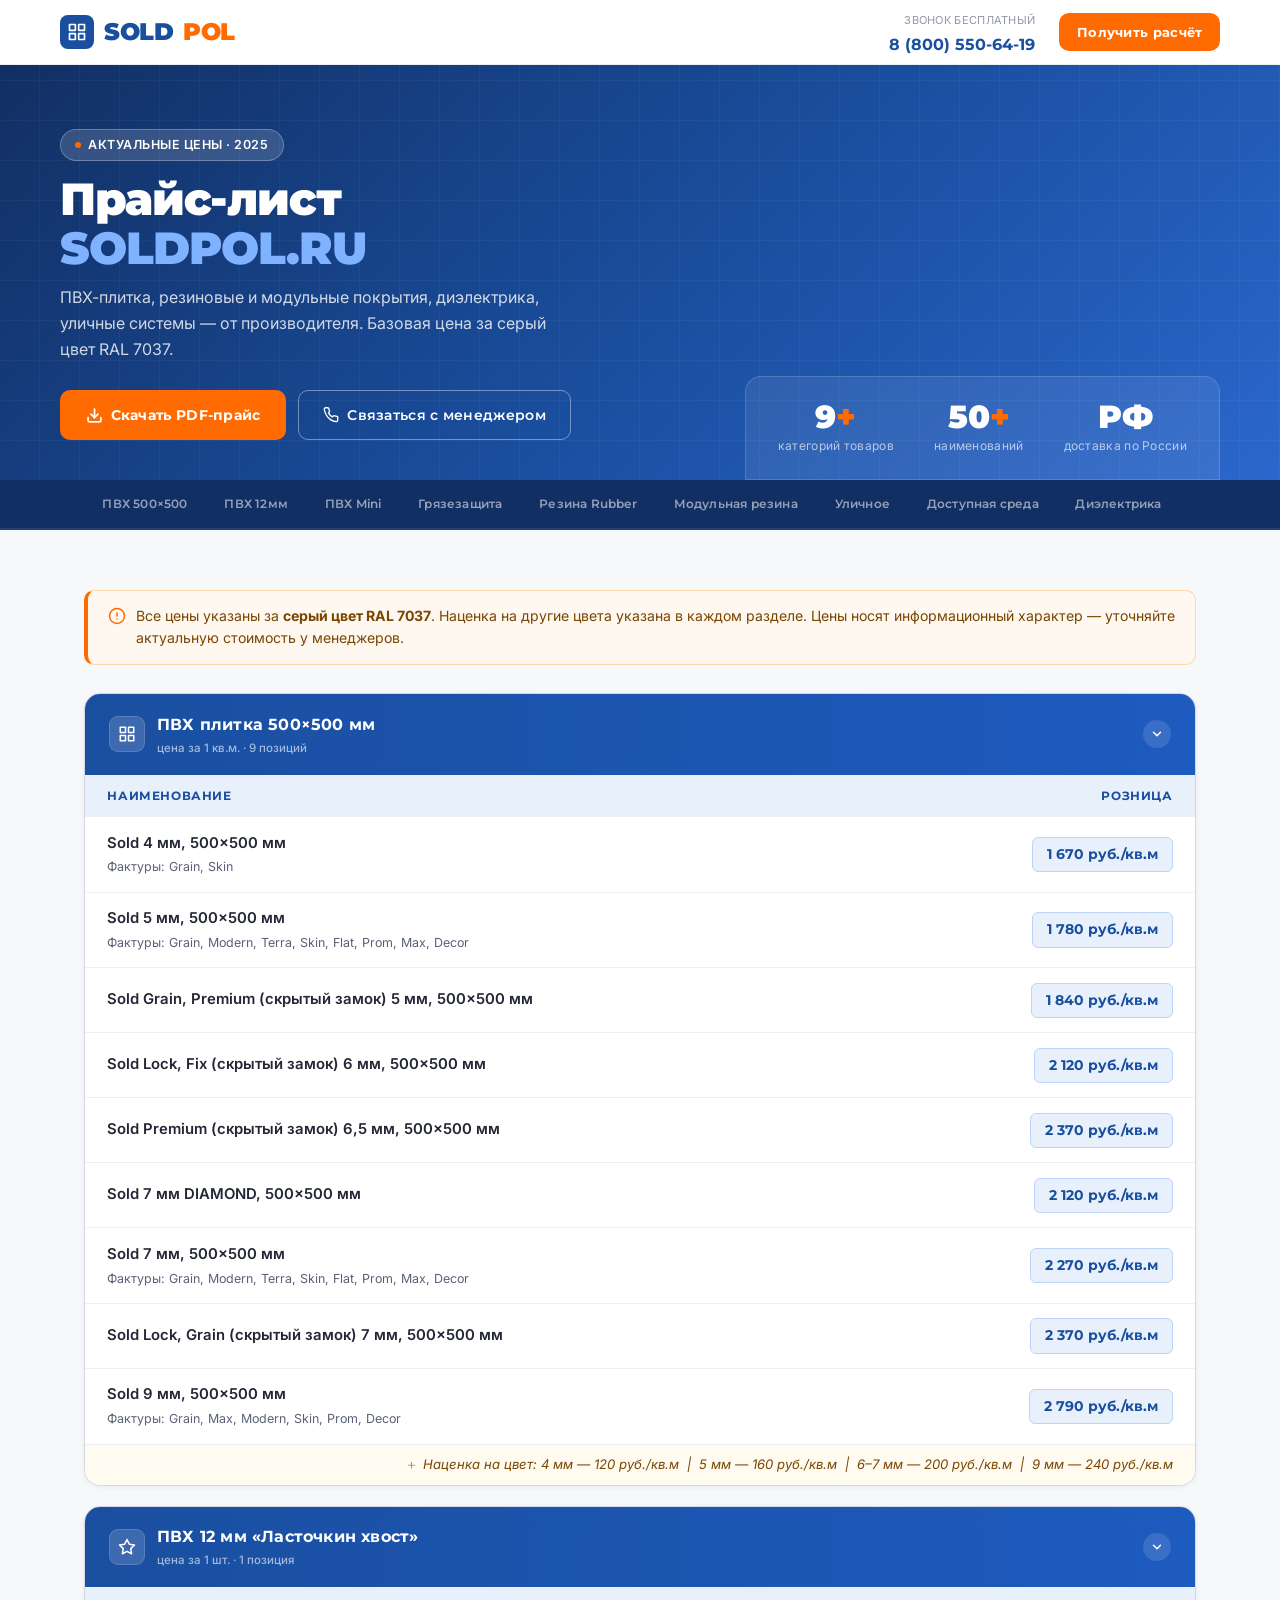
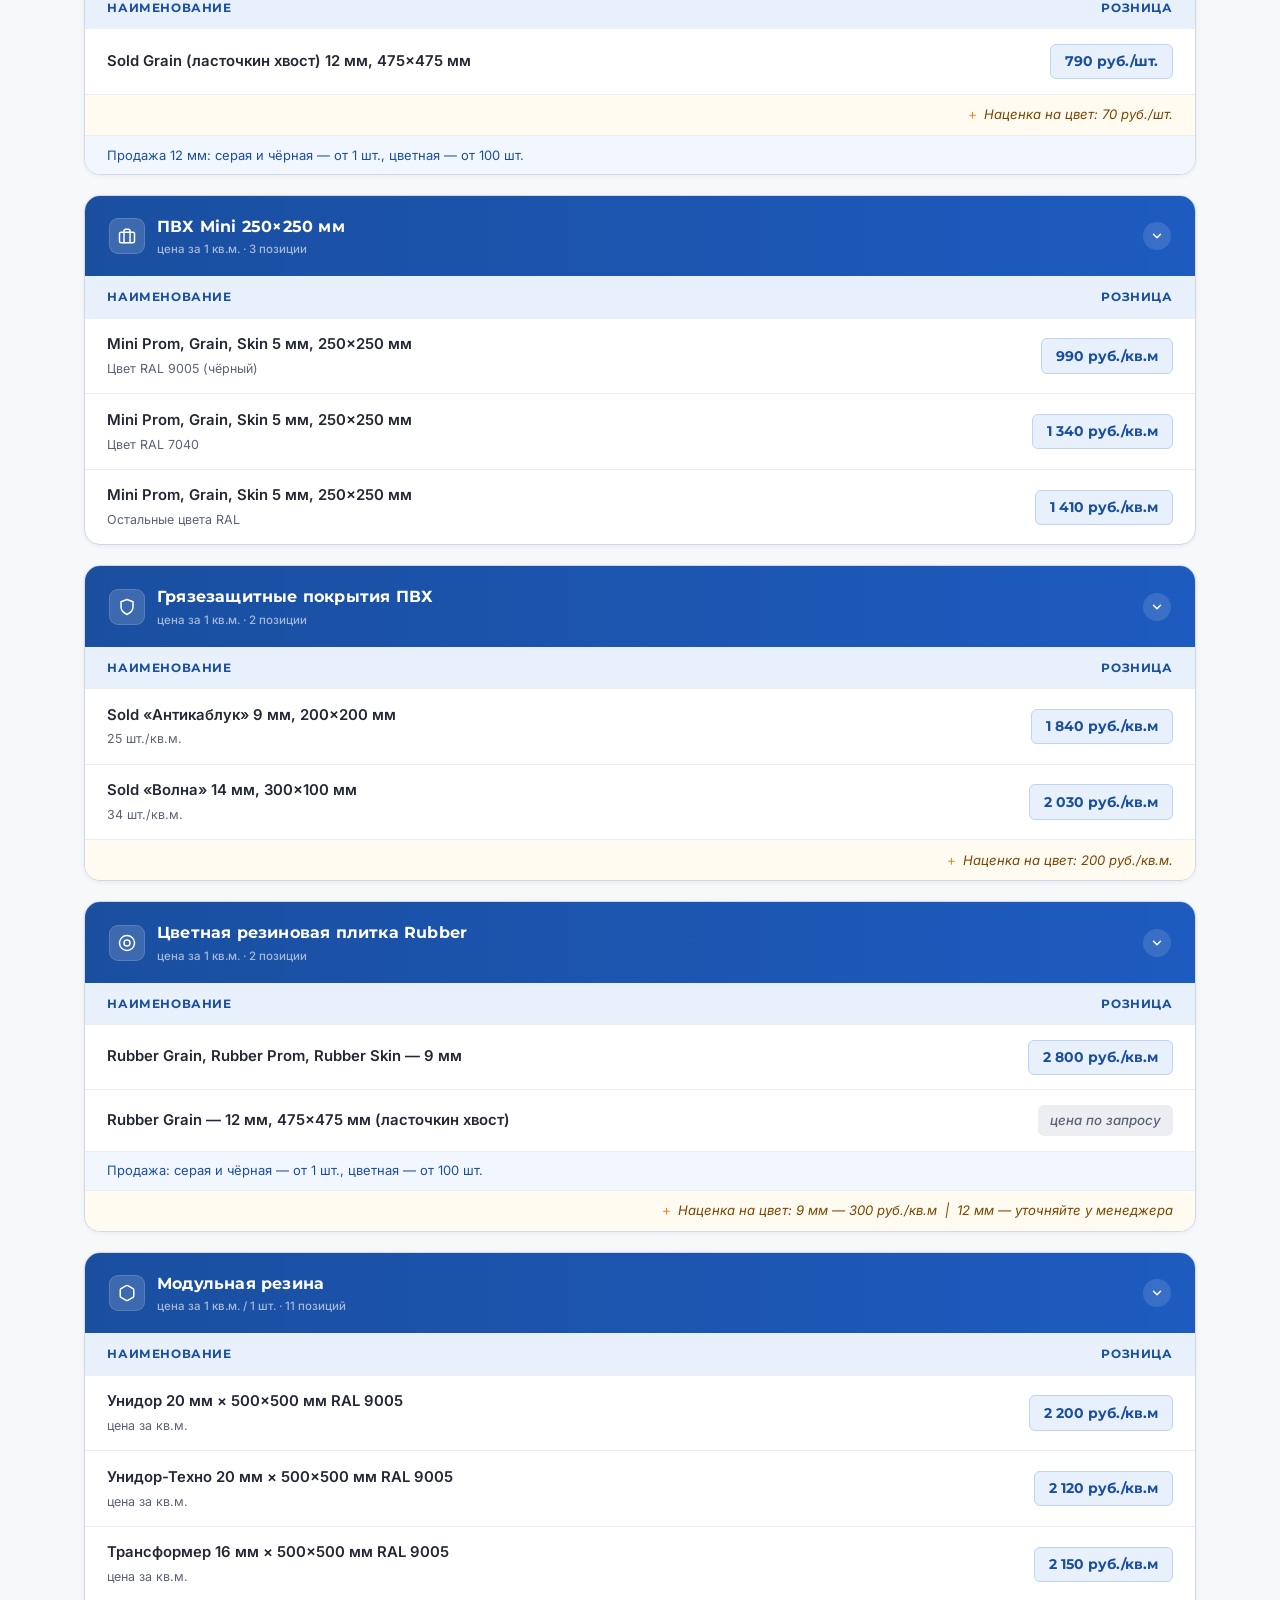
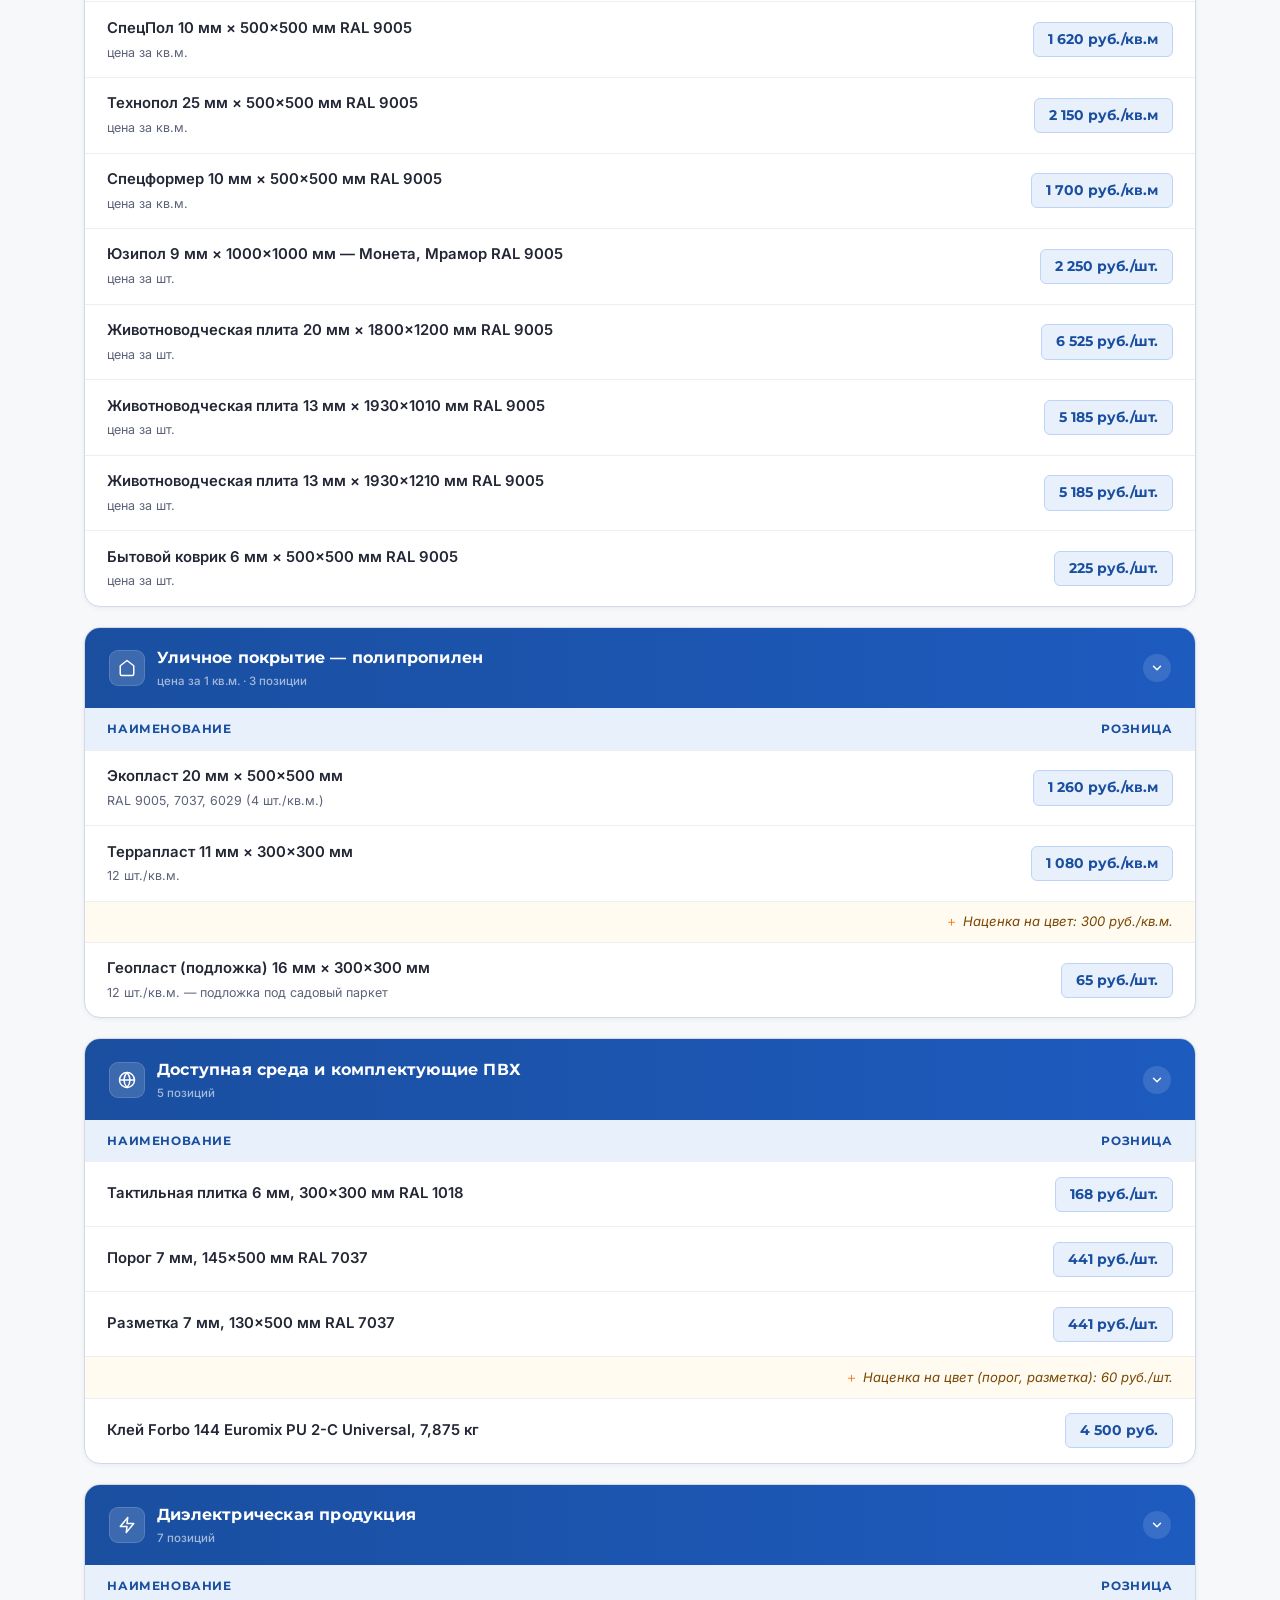
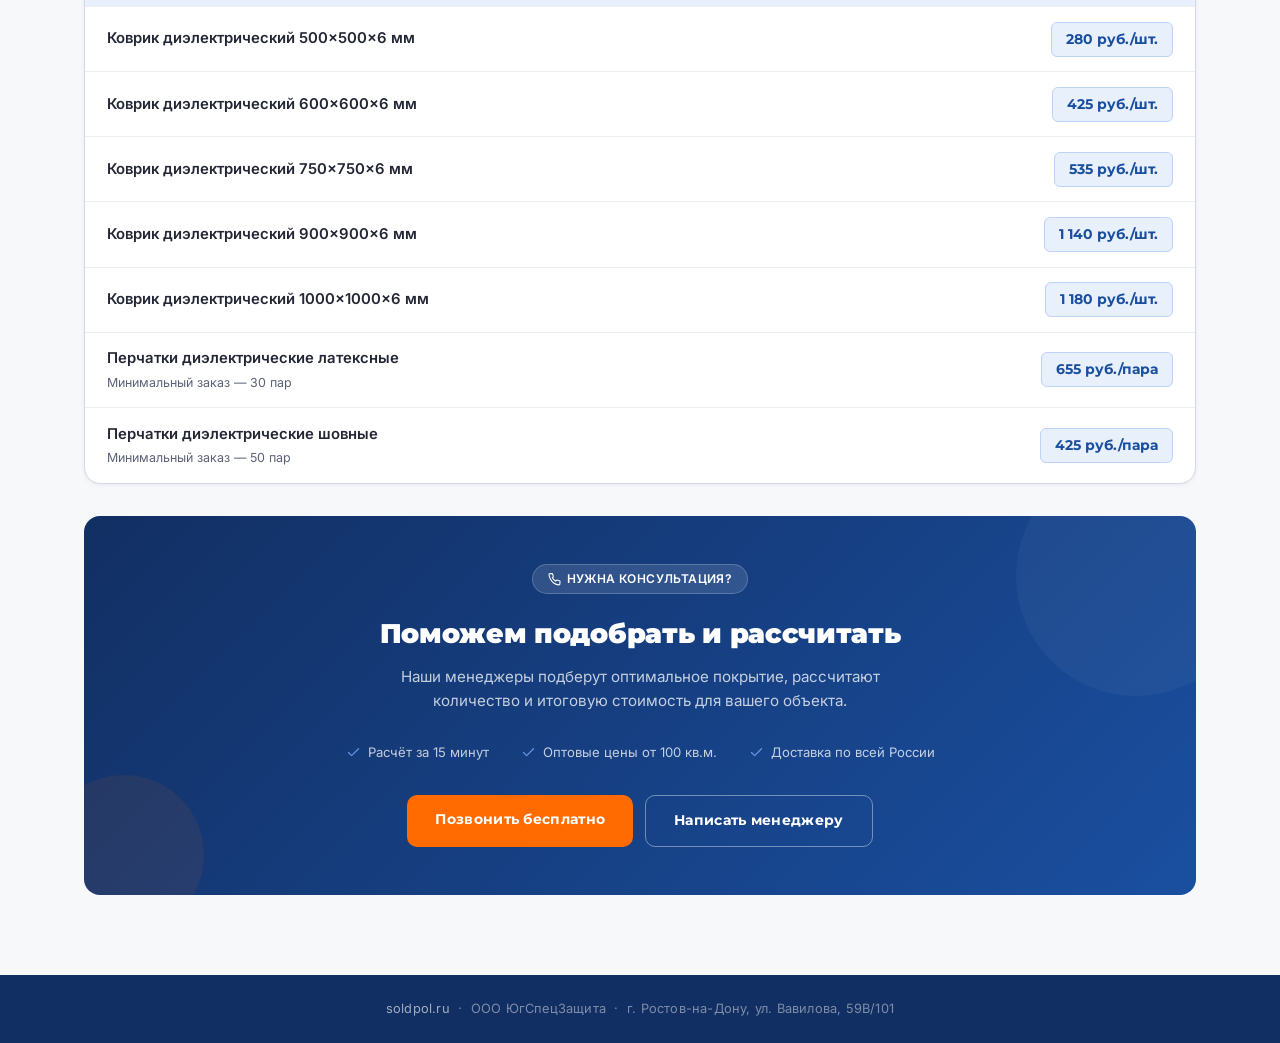
==== price_soldpol.html @ 764a4219 "first ver" ====
<!DOCTYPE html>
<html lang="ru">
<head>
<meta charset="UTF-8">
<meta name="viewport" content="width=device-width, initial-scale=1.0">
<title>Прайс-лист — SOLDPOL.RU</title>
<link href="https://fonts.googleapis.com/css2?family=Montserrat:wght@400;500;600;700;800;900&family=Inter:wght@400;500;600&display=swap" rel="stylesheet">
<style>
  *, *::before, *::after { box-sizing: border-box; margin: 0; padding: 0; }

  :root {
    --blue:        #1A4FA0;
    --blue-mid:    #1E5BBF;
    --blue-light:  #2B67CC;
    --blue-pale:   #E8F0FB;
    --blue-deep:   #122F63;
    --accent:      #FF6B00;
    --accent-soft: #FFF0E6;
    --gray-50:     #F7F8FA;
    --gray-100:    #ECEEF2;
    --gray-200:    #D4D8E2;
    --gray-400:    #9298AA;
    --gray-600:    #5B6278;
    --gray-800:    #232735;
    --white:       #ffffff;
    --radius:      10px;
    --radius-lg:   16px;
    --shadow-sm:   0 1px 4px rgba(26,79,160,.08);
    --shadow-md:   0 4px 16px rgba(26,79,160,.12);
  }

  html { scroll-behavior: smooth; }

  body {
    font-family: 'Inter', sans-serif;
    background: var(--gray-50);
    color: var(--gray-800);
    font-size: 15px;
    line-height: 1.6;
  }

  /* ── HEADER ── */
  header {
    background: var(--white);
    border-bottom: 1px solid var(--gray-100);
    padding: 0 2rem;
    position: sticky;
    top: 0;
    z-index: 200;
    box-shadow: var(--shadow-sm);
  }

  .header-inner {
    max-width: 1160px;
    margin: 0 auto;
    display: flex;
    align-items: center;
    justify-content: space-between;
    height: 64px;
    gap: 1.5rem;
  }

  .logo {
    font-family: 'Montserrat', sans-serif;
    font-weight: 900;
    font-size: 1.5rem;
    color: var(--blue);
    letter-spacing: -0.5px;
    text-decoration: none;
    display: flex;
    align-items: center;
    gap: 10px;
  }
  .logo-icon {
    width: 34px; height: 34px;
    background: var(--blue);
    border-radius: 8px;
    display: flex; align-items: center; justify-content: center;
  }
  .logo-icon svg { width: 20px; height: 20px; }
  .logo span { color: var(--accent); }

  .header-right { display: flex; align-items: center; gap: 1.5rem; }
  .header-contact { text-align: right; }
  .header-contact-label { font-size: 11px; color: var(--gray-400); letter-spacing: .3px; text-transform: uppercase; }
  .header-phone {
    font-family: 'Montserrat', sans-serif;
    font-weight: 700; font-size: 1rem;
    color: var(--blue); display: block;
    text-decoration: none; margin-top: 1px;
  }
  .header-cta {
    background: var(--accent); color: white;
    font-family: 'Montserrat', sans-serif; font-weight: 700; font-size: .82rem;
    padding: .55rem 1.1rem; border-radius: var(--radius);
    text-decoration: none; white-space: nowrap; letter-spacing: .3px;
    transition: opacity .15s;
  }
  .header-cta:hover { opacity: .88; }

  /* ── HERO ── */
  .page-hero {
    background: linear-gradient(135deg, var(--blue-deep) 0%, var(--blue) 55%, var(--blue-light) 100%);
    color: white;
    padding: 4rem 2rem 0;
    position: relative;
    overflow: hidden;
  }
  .hero-pattern {
    position: absolute; inset: 0; pointer-events: none; opacity: .06;
    background-image:
      repeating-linear-gradient(0deg, transparent, transparent 39px, rgba(255,255,255,.6) 39px, rgba(255,255,255,.6) 40px),
      repeating-linear-gradient(90deg, transparent, transparent 39px, rgba(255,255,255,.6) 39px, rgba(255,255,255,.6) 40px);
  }
  .hero-inner {
    max-width: 1160px; margin: 0 auto; position: relative;
    display: grid; grid-template-columns: 1fr auto; gap: 3rem; align-items: end;
  }
  .hero-eyebrow {
    display: inline-flex; align-items: center; gap: 7px;
    background: rgba(255,255,255,.15); border: 1px solid rgba(255,255,255,.25);
    border-radius: 100px; padding: .3rem .9rem;
    font-size: .78rem; font-weight: 600; letter-spacing: .5px;
    text-transform: uppercase; margin-bottom: .9rem;
  }
  .hero-eyebrow::before {
    content: ''; width: 6px; height: 6px; border-radius: 50%;
    background: var(--accent); flex-shrink: 0;
  }
  .page-hero h1 {
    font-family: 'Montserrat', sans-serif; font-weight: 900;
    font-size: 2.8rem; line-height: 1.1; letter-spacing: -1px;
    margin-bottom: .75rem;
  }
  .page-hero h1 em { color: #7FB3FF; font-style: normal; }
  .hero-sub {
    opacity: .8; font-size: 1rem; max-width: 520px; margin-bottom: 1.75rem; line-height: 1.6;
  }
  .hero-actions { display: flex; gap: .75rem; flex-wrap: wrap; margin-bottom: 2.5rem; }

  .btn-download {
    display: inline-flex; align-items: center; gap: 8px;
    background: var(--accent); color: white;
    font-family: 'Montserrat', sans-serif; font-weight: 700; font-size: .88rem;
    padding: .8rem 1.6rem; border-radius: var(--radius);
    text-decoration: none; transition: opacity .2s, transform .15s; letter-spacing: .3px;
  }
  .btn-download:hover { opacity: .92; transform: translateY(-1px); }
  .btn-download svg { width: 17px; height: 17px; }

  .btn-ghost {
    display: inline-flex; align-items: center; gap: 8px;
    border: 1.5px solid rgba(255,255,255,.4); color: white;
    font-family: 'Montserrat', sans-serif; font-weight: 600; font-size: .88rem;
    padding: .8rem 1.5rem; border-radius: var(--radius);
    text-decoration: none; transition: background .2s; letter-spacing: .3px;
  }
  .btn-ghost:hover { background: rgba(255,255,255,.12); }

  /* hero stats */
  .hero-stats {
    display: flex; gap: 2.5rem;
    background: rgba(255,255,255,.08);
    border: 1px solid rgba(255,255,255,.15);
    border-radius: var(--radius-lg) var(--radius-lg) 0 0;
    padding: 1.5rem 2rem; align-self: end;
  }
  .stat-item { text-align: center; }
  .stat-num {
    font-family: 'Montserrat', sans-serif; font-weight: 900;
    font-size: 2rem; line-height: 1; color: white;
  }
  .stat-num span { color: var(--accent); }
  .stat-label { font-size: .75rem; opacity: .65; margin-top: 3px; letter-spacing: .3px; }

  /* ── NAV TABS ── */
  .nav-tabs-wrapper {
    background: var(--blue-deep);
    border-bottom: 2px solid rgba(255,255,255,.08);
    position: sticky; top: 64px; z-index: 150;
  }
  .nav-tabs {
    max-width: 1160px; margin: 0 auto;
    padding: 0 1.5rem;
    display: flex; gap: 0; overflow-x: auto;
    scrollbar-width: none;
  }
  .nav-tabs::-webkit-scrollbar { display: none; }
  .nav-tab {
    flex-shrink: 0;
    padding: .85rem 1.15rem;
    color: rgba(255,255,255,.55);
    font-family: 'Montserrat', sans-serif; font-weight: 600;
    font-size: .78rem; text-decoration: none;
    border-bottom: 2px solid transparent; margin-bottom: -2px;
    transition: color .15s, border-color .15s; white-space: nowrap;
    letter-spacing: .2px;
  }
  .nav-tab:hover { color: rgba(255,255,255,.85); }
  .nav-tab.active { color: white; border-color: var(--accent); }

  /* ── MAIN ── */
  .container { max-width: 1160px; margin: 0 auto; padding: 0 1.5rem; }
  main { padding: 2rem 0 5rem; }

  /* note bar */
  .note-bar {
    background: #FFF8F0; border: 1px solid #FFD8A8;
    border-left: 4px solid var(--accent);
    border-radius: var(--radius); padding: .9rem 1.25rem;
    font-size: .88rem; color: #7A4500;
    margin: 1.75rem 0 0; display: flex; gap: 10px; align-items: flex-start;
  }
  .note-bar svg { flex-shrink: 0; margin-top: 2px; color: var(--accent); }

  /* sections */
  .section {
    background: var(--white);
    border: 1px solid var(--gray-200);
    border-radius: var(--radius-lg);
    margin-bottom: 1.25rem;
    overflow: hidden;
    box-shadow: var(--shadow-sm);
    transition: box-shadow .2s;
  }
  .section:hover { box-shadow: var(--shadow-md); }

  .section-header {
    background: linear-gradient(90deg, var(--blue) 0%, var(--blue-mid) 100%);
    color: white; padding: 1.1rem 1.5rem;
    display: flex; align-items: center; gap: 12px;
    cursor: pointer; user-select: none;
  }
  .section-header-icon {
    width: 36px; height: 36px;
    background: rgba(255,255,255,.15); border-radius: 9px;
    display: flex; align-items: center; justify-content: center; flex-shrink: 0;
    border: 1px solid rgba(255,255,255,.15);
  }
  .section-header-icon svg { width: 18px; height: 18px; }
  .section-header-title { flex: 1; }
  .section-header h2 {
    font-family: 'Montserrat', sans-serif; font-weight: 700;
    font-size: 1rem; letter-spacing: .2px;
  }
  .section-count {
    font-size: .72rem; opacity: .6; margin-top: 1px; font-weight: 500;
  }
  .section-toggle {
    width: 28px; height: 28px;
    background: rgba(255,255,255,.12); border-radius: 50%;
    display: flex; align-items: center; justify-content: center;
    transition: transform .25s, background .15s; flex-shrink: 0;
  }
  .section-toggle svg { width: 14px; height: 14px; }
  .section.collapsed .section-toggle { transform: rotate(-90deg); }

  .section-body { overflow: hidden; transition: max-height .35s cubic-bezier(.4,0,.2,1); }
  .section.collapsed .section-body { max-height: 0 !important; }

  table { width: 100%; border-collapse: collapse; }

  thead tr {
    background: var(--blue-pale);
    font-size: .75rem; font-family: 'Montserrat', sans-serif;
    font-weight: 700; text-transform: uppercase;
    letter-spacing: .6px; color: var(--blue);
  }
  thead th { padding: .7rem 1.4rem; text-align: left; white-space: nowrap; }
  thead th:last-child { text-align: right; }

  tbody tr { border-top: 1px solid var(--gray-100); transition: background .12s; }
  tbody tr:hover { background: #F4F7FD; }

  tbody td { padding: .9rem 1.4rem; vertical-align: middle; }

  .product-name { font-weight: 600; color: var(--gray-800); font-size: .93rem; }
  .product-sub { font-size: .78rem; color: var(--gray-600); margin-top: 2px; }

  .price-cell { text-align: right; white-space: nowrap; }

  .price-badge {
    display: inline-flex; align-items: center;
    background: var(--blue-pale); color: var(--blue);
    font-family: 'Montserrat', sans-serif; font-weight: 700; font-size: .9rem;
    padding: .32rem .85rem; border-radius: 6px; border: 1px solid #BDD3F7;
  }

  .price-request {
    display: inline-block; background: var(--gray-100); color: var(--gray-600);
    font-size: .83rem; font-weight: 500; padding: .32rem .75rem;
    border-radius: 6px; font-style: italic;
  }

  .surcharge-row td {
    background: #FFFBF0; color: #7A4500;
    font-size: .82rem; padding: .6rem 1.4rem;
    border-top: 1px dashed #FFD8A8; font-style: italic;
    display: table-cell;
  }
  .surcharge-row td::before {
    content: '＋'; margin-right: .35em; color: var(--accent); font-style: normal;
  }
  .surcharge-row td:last-child { text-align: right; }

  .note-row td {
    background: #F2F7FF; color: var(--blue);
    font-size: .81rem; padding: .55rem 1.4rem;
    border-top: 1px dashed var(--blue-pale);
  }

  .col-name { width: 65%; }
  .col-price { width: 35%; }

  /* ── CONTACT CTA ── */
  .contact-section {
    background: linear-gradient(135deg, var(--blue-deep) 0%, var(--blue) 100%);
    border-radius: var(--radius-lg); padding: 3rem 2.5rem;
    text-align: center; margin-top: 2rem; color: white; position: relative; overflow: hidden;
  }
  .contact-section::before {
    content: '';
    position: absolute; top: -60px; right: -60px;
    width: 240px; height: 240px; border-radius: 50%;
    background: rgba(255,255,255,.04); pointer-events: none;
  }
  .contact-section::after {
    content: '';
    position: absolute; bottom: -40px; left: -40px;
    width: 160px; height: 160px; border-radius: 50%;
    background: rgba(255,107,0,.08); pointer-events: none;
  }
  .contact-badge {
    display: inline-flex; align-items: center; gap: 6px;
    background: rgba(255,255,255,.12); border: 1px solid rgba(255,255,255,.2);
    border-radius: 100px; padding: .3rem .9rem; font-size: .75rem;
    font-weight: 600; letter-spacing: .4px; text-transform: uppercase;
    margin-bottom: 1.1rem;
  }
  .contact-section h3 {
    font-family: 'Montserrat', sans-serif; font-weight: 900;
    font-size: 1.7rem; margin-bottom: .6rem; letter-spacing: -.3px; position: relative;
  }
  .contact-section p {
    opacity: .75; font-size: .95rem; margin-bottom: 1.75rem;
    max-width: 480px; margin-left: auto; margin-right: auto; position: relative;
  }
  .contact-features {
    display: flex; justify-content: center; gap: 2rem;
    margin-bottom: 2rem; flex-wrap: wrap; position: relative;
  }
  .contact-feature {
    display: flex; align-items: center; gap: 7px;
    font-size: .82rem; opacity: .75;
  }
  .contact-feature svg { width: 15px; height: 15px; color: #7FB3FF; flex-shrink: 0; }
  .contact-btns { display: flex; gap: .75rem; justify-content: center; flex-wrap: wrap; position: relative; }

  .btn-primary {
    background: var(--accent); color: white;
    font-family: 'Montserrat', sans-serif; font-weight: 700; font-size: .9rem;
    padding: .85rem 1.75rem; border-radius: var(--radius); text-decoration: none;
    transition: opacity .2s, transform .15s; letter-spacing: .3px;
  }
  .btn-primary:hover { opacity: .9; transform: translateY(-1px); }

  .btn-outline-white {
    background: transparent; color: white;
    border: 1.5px solid rgba(255,255,255,.4);
    font-family: 'Montserrat', sans-serif; font-weight: 700; font-size: .9rem;
    padding: .85rem 1.75rem; border-radius: var(--radius); text-decoration: none;
    transition: background .2s; letter-spacing: .3px;
  }
  .btn-outline-white:hover { background: rgba(255,255,255,.1); }

  /* ── FOOTER ── */
  footer {
    background: var(--blue-deep); color: rgba(255,255,255,.45);
    text-align: center; padding: 1.5rem;
    font-size: .8rem; letter-spacing: .2px;
  }
  footer a { color: rgba(255,255,255,.6); text-decoration: none; }
  footer a:hover { color: white; }

  /* ── RESPONSIVE ── */
  @media (max-width: 860px) {
    .hero-inner { grid-template-columns: 1fr; }
    .hero-stats { border-radius: var(--radius-lg); margin-bottom: 1.5rem; justify-content: space-around; }
    .page-hero h1 { font-size: 2rem; }
  }
  @media (max-width: 640px) {
    .page-hero { padding: 2.5rem 1.25rem 0; }
    .page-hero h1 { font-size: 1.65rem; }
    thead th, tbody td { padding: .7rem .9rem; font-size: .83rem; }
    .price-badge { font-size: .83rem; }
    .header-cta { display: none; }
    .logo-icon { display: none; }
    .hero-stats { gap: 1.25rem; padding: 1.1rem 1.25rem; }
    .stat-num { font-size: 1.5rem; }
    .contact-section { padding: 2rem 1.25rem; }
    .contact-section h3 { font-size: 1.3rem; }
    .contact-features { gap: 1rem; }
  }
  @media (prefers-reduced-motion: reduce) {
    *, *::before, *::after { transition: none !important; }
  }
</style>
</head>
<body>

<!-- HEADER -->
<header>
  <div class="header-inner">
    <a href="https://soldpol.ru/" class="logo">
      <div class="logo-icon">
        <svg viewBox="0 0 24 24" fill="none" stroke="white" stroke-width="2" stroke-linecap="round" stroke-linejoin="round"><rect x="3" y="3" width="7" height="7"/><rect x="14" y="3" width="7" height="7"/><rect x="3" y="14" width="7" height="7"/><rect x="14" y="14" width="7" height="7"/></svg>
      </div>
      SOLD<span>POL</span>
    </a>
    <div class="header-right">
      <div class="header-contact">
        <span class="header-contact-label">Звонок бесплатный</span>
        <a href="tel:88005506419" class="header-phone">8 (800) 550-64-19</a>
      </div>
      <a href="https://soldpol.ru/kontakty/" class="header-cta">Получить расчёт</a>
    </div>
  </div>
</header>

<!-- HERO -->
<div class="page-hero">
  <div class="hero-pattern"></div>
  <div class="hero-inner">
    <div>
      <div class="hero-eyebrow">Актуальные цены · 2025</div>
      <h1>Прайс-лист<br><em>SOLDPOL.RU</em></h1>
      <p class="hero-sub">ПВХ-плитка, резиновые и модульные покрытия, диэлектрика, уличные системы — от производителя. Базовая цена за серый цвет RAL 7037.</p>
      <div class="hero-actions">
        <a href="https://soldpol.ru/wa-data/public/site/Dokumenty/price_soldpol.ru.pdf" class="btn-download" target="_blank">
          <svg viewBox="0 0 24 24" fill="none" stroke="currentColor" stroke-width="2.5" stroke-linecap="round" stroke-linejoin="round"><path d="M21 15v4a2 2 0 0 1-2 2H5a2 2 0 0 1-2-2v-4"/><polyline points="7 10 12 15 17 10"/><line x1="12" y1="15" x2="12" y2="3"/></svg>
          Скачать PDF-прайс
        </a>
        <a href="https://soldpol.ru/kontakty/" class="btn-ghost" target="_blank">
          <svg viewBox="0 0 24 24" fill="none" stroke="currentColor" stroke-width="2" stroke-linecap="round" stroke-linejoin="round" style="width:16px;height:16px"><path d="M22 16.92v3a2 2 0 0 1-2.18 2 19.79 19.79 0 0 1-8.63-3.07A19.5 19.5 0 0 1 4.95 12a19.79 19.79 0 0 1-3.07-8.67A2 2 0 0 1 3.9 1.18h3a2 2 0 0 1 2 1.72 12.84 12.84 0 0 0 .7 2.81 2 2 0 0 1-.45 2.11L8.09 8.91a16 16 0 0 0 6 6l1.27-1.27a2 2 0 0 1 2.11-.45 12.84 12.84 0 0 0 2.81.7A2 2 0 0 1 22 16.92z"/></svg>
          Связаться с менеджером
        </a>
      </div>
    </div>
    <div class="hero-stats">
      <div class="stat-item">
        <div class="stat-num">9<span>+</span></div>
        <div class="stat-label">категорий товаров</div>
      </div>
      <div class="stat-item">
        <div class="stat-num">50<span>+</span></div>
        <div class="stat-label">наименований</div>
      </div>
      <div class="stat-item">
        <div class="stat-num">РФ</div>
        <div class="stat-label">доставка по России</div>
      </div>
    </div>
  </div>
</div>

<!-- NAV TABS -->
<div class="nav-tabs-wrapper">
  <nav class="nav-tabs" aria-label="Разделы прайса">
    <a class="nav-tab active" href="#pvkh-500">ПВХ 500×500</a>
    <a class="nav-tab" href="#pvkh-12">ПВХ 12мм</a>
    <a class="nav-tab" href="#pvkh-mini">ПВХ Mini</a>
    <a class="nav-tab" href="#gryaze">Грязезащита</a>
    <a class="nav-tab" href="#rubber">Резина Rubber</a>
    <a class="nav-tab" href="#modul">Модульная резина</a>
    <a class="nav-tab" href="#ulichnoe">Уличное</a>
    <a class="nav-tab" href="#dostupnaya">Доступная среда</a>
    <a class="nav-tab" href="#dielek">Диэлектрика</a>
  </nav>
</div>

<main>
<div class="container">

  <div class="note-bar">
    <svg width="18" height="18" viewBox="0 0 24 24" fill="none" stroke="currentColor" stroke-width="2" stroke-linecap="round" stroke-linejoin="round"><circle cx="12" cy="12" r="10"/><line x1="12" y1="8" x2="12" y2="12"/><line x1="12" y1="16" x2="12.01" y2="16"/></svg>
    <span>Все цены указаны за <strong>серый цвет RAL 7037</strong>. Наценка на другие цвета указана в каждом разделе. Цены носят информационный характер — уточняйте актуальную стоимость у менеджеров.</span>
  </div>

  <!-- ПВХ 500x500 -->
  <div class="section" id="pvkh-500" style="margin-top:1.75rem">
    <div class="section-header" onclick="toggleSection(this)">
      <div class="section-header-icon">
        <svg viewBox="0 0 24 24" fill="none" stroke="currentColor" stroke-width="2" stroke-linecap="round" stroke-linejoin="round"><rect x="3" y="3" width="7" height="7"/><rect x="14" y="3" width="7" height="7"/><rect x="3" y="14" width="7" height="7"/><rect x="14" y="14" width="7" height="7"/></svg>
      </div>
      <div class="section-header-title">
        <h2>ПВХ плитка 500×500 мм</h2>
        <div class="section-count">цена за 1 кв.м. · 9 позиций</div>
      </div>
      <div class="section-toggle">
        <svg viewBox="0 0 24 24" fill="none" stroke="currentColor" stroke-width="2.5" stroke-linecap="round" stroke-linejoin="round"><polyline points="6 9 12 15 18 9"/></svg>
      </div>
    </div>
    <div class="section-body">
    <table>
      <thead><tr>
        <th class="col-name">Наименование</th>
        <th class="col-price">Розница</th>
      </tr></thead>
      <tbody>
        <tr><td>
          <div class="product-name">Sold 4 мм, 500×500 мм</div>
          <div class="product-sub">Фактуры: Grain, Skin</div>
        </td><td class="price-cell"><span class="price-badge">1 670 руб./кв.м</span></td></tr>
        <tr><td>
          <div class="product-name">Sold 5 мм, 500×500 мм</div>
          <div class="product-sub">Фактуры: Grain, Modern, Terra, Skin, Flat, Prom, Max, Decor</div>
        </td><td class="price-cell"><span class="price-badge">1 780 руб./кв.м</span></td></tr>
        <tr><td>
          <div class="product-name">Sold Grain, Premium (скрытый замок) 5 мм, 500×500 мм</div>
        </td><td class="price-cell"><span class="price-badge">1 840 руб./кв.м</span></td></tr>
        <tr><td>
          <div class="product-name">Sold Lock, Fix (скрытый замок) 6 мм, 500×500 мм</div>
        </td><td class="price-cell"><span class="price-badge">2 120 руб./кв.м</span></td></tr>
        <tr><td>
          <div class="product-name">Sold Premium (скрытый замок) 6,5 мм, 500×500 мм</div>
        </td><td class="price-cell"><span class="price-badge">2 370 руб./кв.м</span></td></tr>
        <tr><td>
          <div class="product-name">Sold 7 мм DIAMOND, 500×500 мм</div>
        </td><td class="price-cell"><span class="price-badge">2 120 руб./кв.м</span></td></tr>
        <tr><td>
          <div class="product-name">Sold 7 мм, 500×500 мм</div>
          <div class="product-sub">Фактуры: Grain, Modern, Terra, Skin, Flat, Prom, Max, Decor</div>
        </td><td class="price-cell"><span class="price-badge">2 270 руб./кв.м</span></td></tr>
        <tr><td>
          <div class="product-name">Sold Lock, Grain (скрытый замок) 7 мм, 500×500 мм</div>
        </td><td class="price-cell"><span class="price-badge">2 370 руб./кв.м</span></td></tr>
        <tr><td>
          <div class="product-name">Sold 9 мм, 500×500 мм</div>
          <div class="product-sub">Фактуры: Grain, Max, Modern, Skin, Prom, Decor</div>
        </td><td class="price-cell"><span class="price-badge">2 790 руб./кв.м</span></td></tr>
        <tr class="surcharge-row"><td colspan="2">Наценка на цвет: 4 мм — 120 руб./кв.м &nbsp;|&nbsp; 5 мм — 160 руб./кв.м &nbsp;|&nbsp; 6–7 мм — 200 руб./кв.м &nbsp;|&nbsp; 9 мм — 240 руб./кв.м</td></tr>
      </tbody>
    </table>
    </div>
  </div>

  <!-- ПВХ 12 мм ласточкин хвост -->
  <div class="section" id="pvkh-12">
    <div class="section-header" onclick="toggleSection(this)">
      <div class="section-header-icon">
        <svg viewBox="0 0 24 24" fill="none" stroke="currentColor" stroke-width="2" stroke-linecap="round" stroke-linejoin="round"><polygon points="12 2 15.09 8.26 22 9.27 17 14.14 18.18 21.02 12 17.77 5.82 21.02 7 14.14 2 9.27 8.91 8.26 12 2"/></svg>
      </div>
      <div class="section-header-title">
        <h2>ПВХ 12 мм «Ласточкин хвост»</h2>
        <div class="section-count">цена за 1 шт. · 1 позиция</div>
      </div>
      <div class="section-toggle"><svg viewBox="0 0 24 24" fill="none" stroke="currentColor" stroke-width="2.5" stroke-linecap="round" stroke-linejoin="round"><polyline points="6 9 12 15 18 9"/></svg></div>
    </div>
    <div class="section-body">
    <table>
      <thead><tr><th class="col-name">Наименование</th><th class="col-price">Розница</th></tr></thead>
      <tbody>
        <tr><td>
          <div class="product-name">Sold Grain (ласточкин хвост) 12 мм, 475×475 мм</div>
        </td><td class="price-cell"><span class="price-badge">790 руб./шт.</span></td></tr>
        <tr class="surcharge-row"><td colspan="2">Наценка на цвет: 70 руб./шт.</td></tr>
        <tr class="note-row"><td colspan="2">Продажа 12 мм: серая и чёрная — от 1 шт., цветная — от 100 шт.</td></tr>
      </tbody>
    </table>
    </div>
  </div>

  <!-- ПВХ Mini -->
  <div class="section" id="pvkh-mini">
    <div class="section-header" onclick="toggleSection(this)">
      <div class="section-header-icon">
        <svg viewBox="0 0 24 24" fill="none" stroke="currentColor" stroke-width="2" stroke-linecap="round" stroke-linejoin="round"><rect x="2" y="7" width="20" height="14" rx="2"/><path d="M16 21V5a2 2 0 0 0-2-2h-4a2 2 0 0 0-2 2v16"/></svg>
      </div>
      <div class="section-header-title">
        <h2>ПВХ Mini 250×250 мм</h2>
        <div class="section-count">цена за 1 кв.м. · 3 позиции</div>
      </div>
      <div class="section-toggle"><svg viewBox="0 0 24 24" fill="none" stroke="currentColor" stroke-width="2.5" stroke-linecap="round" stroke-linejoin="round"><polyline points="6 9 12 15 18 9"/></svg></div>
    </div>
    <div class="section-body">
    <table>
      <thead><tr><th class="col-name">Наименование</th><th class="col-price">Розница</th></tr></thead>
      <tbody>
        <tr><td>
          <div class="product-name">Mini Prom, Grain, Skin 5 мм, 250×250 мм</div>
          <div class="product-sub">Цвет RAL 9005 (чёрный)</div>
        </td><td class="price-cell"><span class="price-badge">990 руб./кв.м</span></td></tr>
        <tr><td>
          <div class="product-name">Mini Prom, Grain, Skin 5 мм, 250×250 мм</div>
          <div class="product-sub">Цвет RAL 7040</div>
        </td><td class="price-cell"><span class="price-badge">1 340 руб./кв.м</span></td></tr>
        <tr><td>
          <div class="product-name">Mini Prom, Grain, Skin 5 мм, 250×250 мм</div>
          <div class="product-sub">Остальные цвета RAL</div>
        </td><td class="price-cell"><span class="price-badge">1 410 руб./кв.м</span></td></tr>
      </tbody>
    </table>
    </div>
  </div>

  <!-- Грязезащитные покрытия -->
  <div class="section" id="gryaze">
    <div class="section-header" onclick="toggleSection(this)">
      <div class="section-header-icon">
        <svg viewBox="0 0 24 24" fill="none" stroke="currentColor" stroke-width="2" stroke-linecap="round" stroke-linejoin="round"><path d="M12 22s8-4 8-10V5l-8-3-8 3v7c0 6 8 10 8 10z"/></svg>
      </div>
      <div class="section-header-title">
        <h2>Грязезащитные покрытия ПВХ</h2>
        <div class="section-count">цена за 1 кв.м. · 2 позиции</div>
      </div>
      <div class="section-toggle"><svg viewBox="0 0 24 24" fill="none" stroke="currentColor" stroke-width="2.5" stroke-linecap="round" stroke-linejoin="round"><polyline points="6 9 12 15 18 9"/></svg></div>
    </div>
    <div class="section-body">
    <table>
      <thead><tr><th class="col-name">Наименование</th><th class="col-price">Розница</th></tr></thead>
      <tbody>
        <tr><td>
          <div class="product-name">Sold «Антикаблук» 9 мм, 200×200 мм</div>
          <div class="product-sub">25 шт./кв.м.</div>
        </td><td class="price-cell"><span class="price-badge">1 840 руб./кв.м</span></td></tr>
        <tr><td>
          <div class="product-name">Sold «Волна» 14 мм, 300×100 мм</div>
          <div class="product-sub">34 шт./кв.м.</div>
        </td><td class="price-cell"><span class="price-badge">2 030 руб./кв.м</span></td></tr>
        <tr class="surcharge-row"><td colspan="2">Наценка на цвет: 200 руб./кв.м.</td></tr>
      </tbody>
    </table>
    </div>
  </div>

  <!-- Резиновая плитка Rubber -->
  <div class="section" id="rubber">
    <div class="section-header" onclick="toggleSection(this)">
      <div class="section-header-icon">
        <svg viewBox="0 0 24 24" fill="none" stroke="currentColor" stroke-width="2" stroke-linecap="round" stroke-linejoin="round"><circle cx="12" cy="12" r="10"/><circle cx="12" cy="12" r="4"/></svg>
      </div>
      <div class="section-header-title">
        <h2>Цветная резиновая плитка Rubber</h2>
        <div class="section-count">цена за 1 кв.м. · 2 позиции</div>
      </div>
      <div class="section-toggle"><svg viewBox="0 0 24 24" fill="none" stroke="currentColor" stroke-width="2.5" stroke-linecap="round" stroke-linejoin="round"><polyline points="6 9 12 15 18 9"/></svg></div>
    </div>
    <div class="section-body">
    <table>
      <thead><tr><th class="col-name">Наименование</th><th class="col-price">Розница</th></tr></thead>
      <tbody>
        <tr><td>
          <div class="product-name">Rubber Grain, Rubber Prom, Rubber Skin — 9 мм</div>
        </td><td class="price-cell"><span class="price-badge">2 800 руб./кв.м</span></td></tr>
        <tr><td>
          <div class="product-name">Rubber Grain — 12 мм, 475×475 мм (ласточкин хвост)</div>
        </td><td class="price-cell"><span class="price-request">цена по запросу</span></td></tr>
        <tr class="note-row"><td colspan="2">Продажа: серая и чёрная — от 1 шт., цветная — от 100 шт.</td></tr>
        <tr class="surcharge-row"><td colspan="2">Наценка на цвет: 9 мм — 300 руб./кв.м &nbsp;|&nbsp; 12 мм — уточняйте у менеджера</td></tr>
      </tbody>
    </table>
    </div>
  </div>

  <!-- Модульная резина -->
  <div class="section" id="modul">
    <div class="section-header" onclick="toggleSection(this)">
      <div class="section-header-icon">
        <svg viewBox="0 0 24 24" fill="none" stroke="currentColor" stroke-width="2" stroke-linecap="round" stroke-linejoin="round"><path d="M21 16V8a2 2 0 0 0-1-1.73l-7-4a2 2 0 0 0-2 0l-7 4A2 2 0 0 0 3 8v8a2 2 0 0 0 1 1.73l7 4a2 2 0 0 0 2 0l7-4A2 2 0 0 0 21 16z"/></svg>
      </div>
      <div class="section-header-title">
        <h2>Модульная резина</h2>
        <div class="section-count">цена за 1 кв.м. / 1 шт. · 11 позиций</div>
      </div>
      <div class="section-toggle"><svg viewBox="0 0 24 24" fill="none" stroke="currentColor" stroke-width="2.5" stroke-linecap="round" stroke-linejoin="round"><polyline points="6 9 12 15 18 9"/></svg></div>
    </div>
    <div class="section-body">
    <table>
      <thead><tr><th class="col-name">Наименование</th><th class="col-price">Розница</th></tr></thead>
      <tbody>
        <tr><td>
          <div class="product-name">Унидор 20 мм × 500×500 мм RAL 9005</div>
          <div class="product-sub">цена за кв.м.</div>
        </td><td class="price-cell"><span class="price-badge">2 200 руб./кв.м</span></td></tr>
        <tr><td>
          <div class="product-name">Унидор-Техно 20 мм × 500×500 мм RAL 9005</div>
          <div class="product-sub">цена за кв.м.</div>
        </td><td class="price-cell"><span class="price-badge">2 120 руб./кв.м</span></td></tr>
        <tr><td>
          <div class="product-name">Трансформер 16 мм × 500×500 мм RAL 9005</div>
          <div class="product-sub">цена за кв.м.</div>
        </td><td class="price-cell"><span class="price-badge">2 150 руб./кв.м</span></td></tr>
        <tr><td>
          <div class="product-name">СпецПол 10 мм × 500×500 мм RAL 9005</div>
          <div class="product-sub">цена за кв.м.</div>
        </td><td class="price-cell"><span class="price-badge">1 620 руб./кв.м</span></td></tr>
        <tr><td>
          <div class="product-name">Технопол 25 мм × 500×500 мм RAL 9005</div>
          <div class="product-sub">цена за кв.м.</div>
        </td><td class="price-cell"><span class="price-badge">2 150 руб./кв.м</span></td></tr>
        <tr><td>
          <div class="product-name">Спецформер 10 мм × 500×500 мм RAL 9005</div>
          <div class="product-sub">цена за кв.м.</div>
        </td><td class="price-cell"><span class="price-badge">1 700 руб./кв.м</span></td></tr>
        <tr><td>
          <div class="product-name">Юзипол 9 мм × 1000×1000 мм — Монета, Мрамор RAL 9005</div>
          <div class="product-sub">цена за шт.</div>
        </td><td class="price-cell"><span class="price-badge">2 250 руб./шт.</span></td></tr>
        <tr><td>
          <div class="product-name">Животноводческая плита 20 мм × 1800×1200 мм RAL 9005</div>
          <div class="product-sub">цена за шт.</div>
        </td><td class="price-cell"><span class="price-badge">6 525 руб./шт.</span></td></tr>
        <tr><td>
          <div class="product-name">Животноводческая плита 13 мм × 1930×1010 мм RAL 9005</div>
          <div class="product-sub">цена за шт.</div>
        </td><td class="price-cell"><span class="price-badge">5 185 руб./шт.</span></td></tr>
        <tr><td>
          <div class="product-name">Животноводческая плита 13 мм × 1930×1210 мм RAL 9005</div>
          <div class="product-sub">цена за шт.</div>
        </td><td class="price-cell"><span class="price-badge">5 185 руб./шт.</span></td></tr>
        <tr><td>
          <div class="product-name">Бытовой коврик 6 мм × 500×500 мм RAL 9005</div>
          <div class="product-sub">цена за шт.</div>
        </td><td class="price-cell"><span class="price-badge">225 руб./шт.</span></td></tr>
      </tbody>
    </table>
    </div>
  </div>

  <!-- Уличное покрытие -->
  <div class="section" id="ulichnoe">
    <div class="section-header" onclick="toggleSection(this)">
      <div class="section-header-icon">
        <svg viewBox="0 0 24 24" fill="none" stroke="currentColor" stroke-width="2" stroke-linecap="round" stroke-linejoin="round"><path d="M3 9l9-7 9 7v11a2 2 0 0 1-2 2H5a2 2 0 0 1-2-2z"/></svg>
      </div>
      <div class="section-header-title">
        <h2>Уличное покрытие — полипропилен</h2>
        <div class="section-count">цена за 1 кв.м. · 3 позиции</div>
      </div>
      <div class="section-toggle"><svg viewBox="0 0 24 24" fill="none" stroke="currentColor" stroke-width="2.5" stroke-linecap="round" stroke-linejoin="round"><polyline points="6 9 12 15 18 9"/></svg></div>
    </div>
    <div class="section-body">
    <table>
      <thead><tr><th class="col-name">Наименование</th><th class="col-price">Розница</th></tr></thead>
      <tbody>
        <tr><td>
          <div class="product-name">Экопласт 20 мм × 500×500 мм</div>
          <div class="product-sub">RAL 9005, 7037, 6029 (4 шт./кв.м.)</div>
        </td><td class="price-cell"><span class="price-badge">1 260 руб./кв.м</span></td></tr>
        <tr><td>
          <div class="product-name">Террапласт 11 мм × 300×300 мм</div>
          <div class="product-sub">12 шт./кв.м.</div>
        </td><td class="price-cell"><span class="price-badge">1 080 руб./кв.м</span></td></tr>
        <tr class="surcharge-row"><td colspan="2">Наценка на цвет: 300 руб./кв.м.</td></tr>
        <tr><td>
          <div class="product-name">Геопласт (подложка) 16 мм × 300×300 мм</div>
          <div class="product-sub">12 шт./кв.м. — подложка под садовый паркет</div>
        </td><td class="price-cell"><span class="price-badge">65 руб./шт.</span></td></tr>
      </tbody>
    </table>
    </div>
  </div>

  <!-- Доступная среда -->
  <div class="section" id="dostupnaya">
    <div class="section-header" onclick="toggleSection(this)">
      <div class="section-header-icon">
        <svg viewBox="0 0 24 24" fill="none" stroke="currentColor" stroke-width="2" stroke-linecap="round" stroke-linejoin="round"><circle cx="12" cy="12" r="10"/><line x1="2" y1="12" x2="22" y2="12"/><path d="M12 2a15.3 15.3 0 0 1 4 10 15.3 15.3 0 0 1-4 10 15.3 15.3 0 0 1-4-10 15.3 15.3 0 0 1 4-10z"/></svg>
      </div>
      <div class="section-header-title">
        <h2>Доступная среда и комплектующие ПВХ</h2>
        <div class="section-count">5 позиций</div>
      </div>
      <div class="section-toggle"><svg viewBox="0 0 24 24" fill="none" stroke="currentColor" stroke-width="2.5" stroke-linecap="round" stroke-linejoin="round"><polyline points="6 9 12 15 18 9"/></svg></div>
    </div>
    <div class="section-body">
    <table>
      <thead><tr><th class="col-name">Наименование</th><th class="col-price">Розница</th></tr></thead>
      <tbody>
        <tr><td><div class="product-name">Тактильная плитка 6 мм, 300×300 мм RAL 1018</div></td>
          <td class="price-cell"><span class="price-badge">168 руб./шт.</span></td></tr>
        <tr><td><div class="product-name">Порог 7 мм, 145×500 мм RAL 7037</div></td>
          <td class="price-cell"><span class="price-badge">441 руб./шт.</span></td></tr>
        <tr><td><div class="product-name">Разметка 7 мм, 130×500 мм RAL 7037</div></td>
          <td class="price-cell"><span class="price-badge">441 руб./шт.</span></td></tr>
        <tr class="surcharge-row"><td colspan="2">Наценка на цвет (порог, разметка): 60 руб./шт.</td></tr>
        <tr><td><div class="product-name">Клей Forbo 144 Euromix PU 2-C Universal, 7,875 кг</div></td>
          <td class="price-cell"><span class="price-badge">4 500 руб.</span></td></tr>
      </tbody>
    </table>
    </div>
  </div>

  <!-- Диэлектрика -->
  <div class="section" id="dielek">
    <div class="section-header" onclick="toggleSection(this)">
      <div class="section-header-icon">
        <svg viewBox="0 0 24 24" fill="none" stroke="currentColor" stroke-width="2" stroke-linecap="round" stroke-linejoin="round"><polygon points="13 2 3 14 12 14 11 22 21 10 12 10 13 2"/></svg>
      </div>
      <div class="section-header-title">
        <h2>Диэлектрическая продукция</h2>
        <div class="section-count">7 позиций</div>
      </div>
      <div class="section-toggle"><svg viewBox="0 0 24 24" fill="none" stroke="currentColor" stroke-width="2.5" stroke-linecap="round" stroke-linejoin="round"><polyline points="6 9 12 15 18 9"/></svg></div>
    </div>
    <div class="section-body">
    <table>
      <thead><tr><th class="col-name">Наименование</th><th class="col-price">Розница</th></tr></thead>
      <tbody>
        <tr><td><div class="product-name">Коврик диэлектрический 500×500×6 мм</div></td>
          <td class="price-cell"><span class="price-badge">280 руб./шт.</span></td></tr>
        <tr><td><div class="product-name">Коврик диэлектрический 600×600×6 мм</div></td>
          <td class="price-cell"><span class="price-badge">425 руб./шт.</span></td></tr>
        <tr><td><div class="product-name">Коврик диэлектрический 750×750×6 мм</div></td>
          <td class="price-cell"><span class="price-badge">535 руб./шт.</span></td></tr>
        <tr><td><div class="product-name">Коврик диэлектрический 900×900×6 мм</div></td>
          <td class="price-cell"><span class="price-badge">1 140 руб./шт.</span></td></tr>
        <tr><td><div class="product-name">Коврик диэлектрический 1000×1000×6 мм</div></td>
          <td class="price-cell"><span class="price-badge">1 180 руб./шт.</span></td></tr>
        <tr><td>
          <div class="product-name">Перчатки диэлектрические латексные</div>
          <div class="product-sub">Минимальный заказ — 30 пар</div>
        </td><td class="price-cell"><span class="price-badge">655 руб./пара</span></td></tr>
        <tr><td>
          <div class="product-name">Перчатки диэлектрические шовные</div>
          <div class="product-sub">Минимальный заказ — 50 пар</div>
        </td><td class="price-cell"><span class="price-badge">425 руб./пара</span></td></tr>
      </tbody>
    </table>
    </div>
  </div>

  <!-- CTA -->
  <div class="contact-section">
    <div class="contact-badge">
      <svg viewBox="0 0 24 24" fill="none" stroke="currentColor" stroke-width="2" stroke-linecap="round" stroke-linejoin="round" style="width:13px;height:13px"><path d="M22 16.92v3a2 2 0 0 1-2.18 2 19.79 19.79 0 0 1-8.63-3.07A19.5 19.5 0 0 1 4.95 12a19.79 19.79 0 0 1-3.07-8.67A2 2 0 0 1 3.9 1.18h3a2 2 0 0 1 2 1.72 12.84 12.84 0 0 0 .7 2.81 2 2 0 0 1-.45 2.11L8.09 8.91a16 16 0 0 0 6 6l1.27-1.27a2 2 0 0 1 2.11-.45 12.84 12.84 0 0 0 2.81.7A2 2 0 0 1 22 16.92z"/></svg>
      Нужна консультация?
    </div>
    <h3>Поможем подобрать и рассчитать</h3>
    <p>Наши менеджеры подберут оптимальное покрытие, рассчитают количество и итоговую стоимость для вашего объекта.</p>
    <div class="contact-features">
      <div class="contact-feature">
        <svg viewBox="0 0 24 24" fill="none" stroke="currentColor" stroke-width="2" stroke-linecap="round" stroke-linejoin="round"><polyline points="20 6 9 17 4 12"/></svg>
        Расчёт за 15 минут
      </div>
      <div class="contact-feature">
        <svg viewBox="0 0 24 24" fill="none" stroke="currentColor" stroke-width="2" stroke-linecap="round" stroke-linejoin="round"><polyline points="20 6 9 17 4 12"/></svg>
        Оптовые цены от 100 кв.м.
      </div>
      <div class="contact-feature">
        <svg viewBox="0 0 24 24" fill="none" stroke="currentColor" stroke-width="2" stroke-linecap="round" stroke-linejoin="round"><polyline points="20 6 9 17 4 12"/></svg>
        Доставка по всей России
      </div>
    </div>
    <div class="contact-btns">
      <a href="tel:88005506419" class="btn-primary">
        Позвонить бесплатно
      </a>
      <a href="https://soldpol.ru/kontakty/" class="btn-outline-white" target="_blank">Написать менеджеру</a>
    </div>
  </div>

</div>
</main>

<footer>
  <a href="https://soldpol.ru/">soldpol.ru</a> &nbsp;·&nbsp; ООО ЮгСпецЗащита &nbsp;·&nbsp; г. Ростов-на-Дону, ул. Вавилова, 59В/101
</footer>

<script>
  // Collapsible sections
  function toggleSection(header) {
    const section = header.closest('.section');
    const body = section.querySelector('.section-body');
    const isCollapsed = section.classList.contains('collapsed');
    if (isCollapsed) {
      section.classList.remove('collapsed');
      body.style.maxHeight = body.scrollHeight + 'px';
      setTimeout(() => { body.style.maxHeight = 'none'; }, 360);
    } else {
      body.style.maxHeight = body.scrollHeight + 'px';
      requestAnimationFrame(() => {
        section.classList.add('collapsed');
      });
    }
  }

  // Init max-heights
  document.querySelectorAll('.section-body').forEach(b => {
    b.style.maxHeight = 'none';
  });

  // Active nav tab on scroll
  const tabs = document.querySelectorAll('.nav-tab');
  const sections = document.querySelectorAll('.section[id]');
  const tabOffset = 130;

  function updateActiveTab() {
    let current = '';
    sections.forEach(sec => {
      if (window.scrollY >= sec.offsetTop - tabOffset) {
        current = sec.id;
      }
    });
    tabs.forEach(tab => {
      tab.classList.toggle('active', tab.getAttribute('href') === '#' + current);
    });
  }
  window.addEventListener('scroll', updateActiveTab, { passive: true });
</script>
</body>
</html>
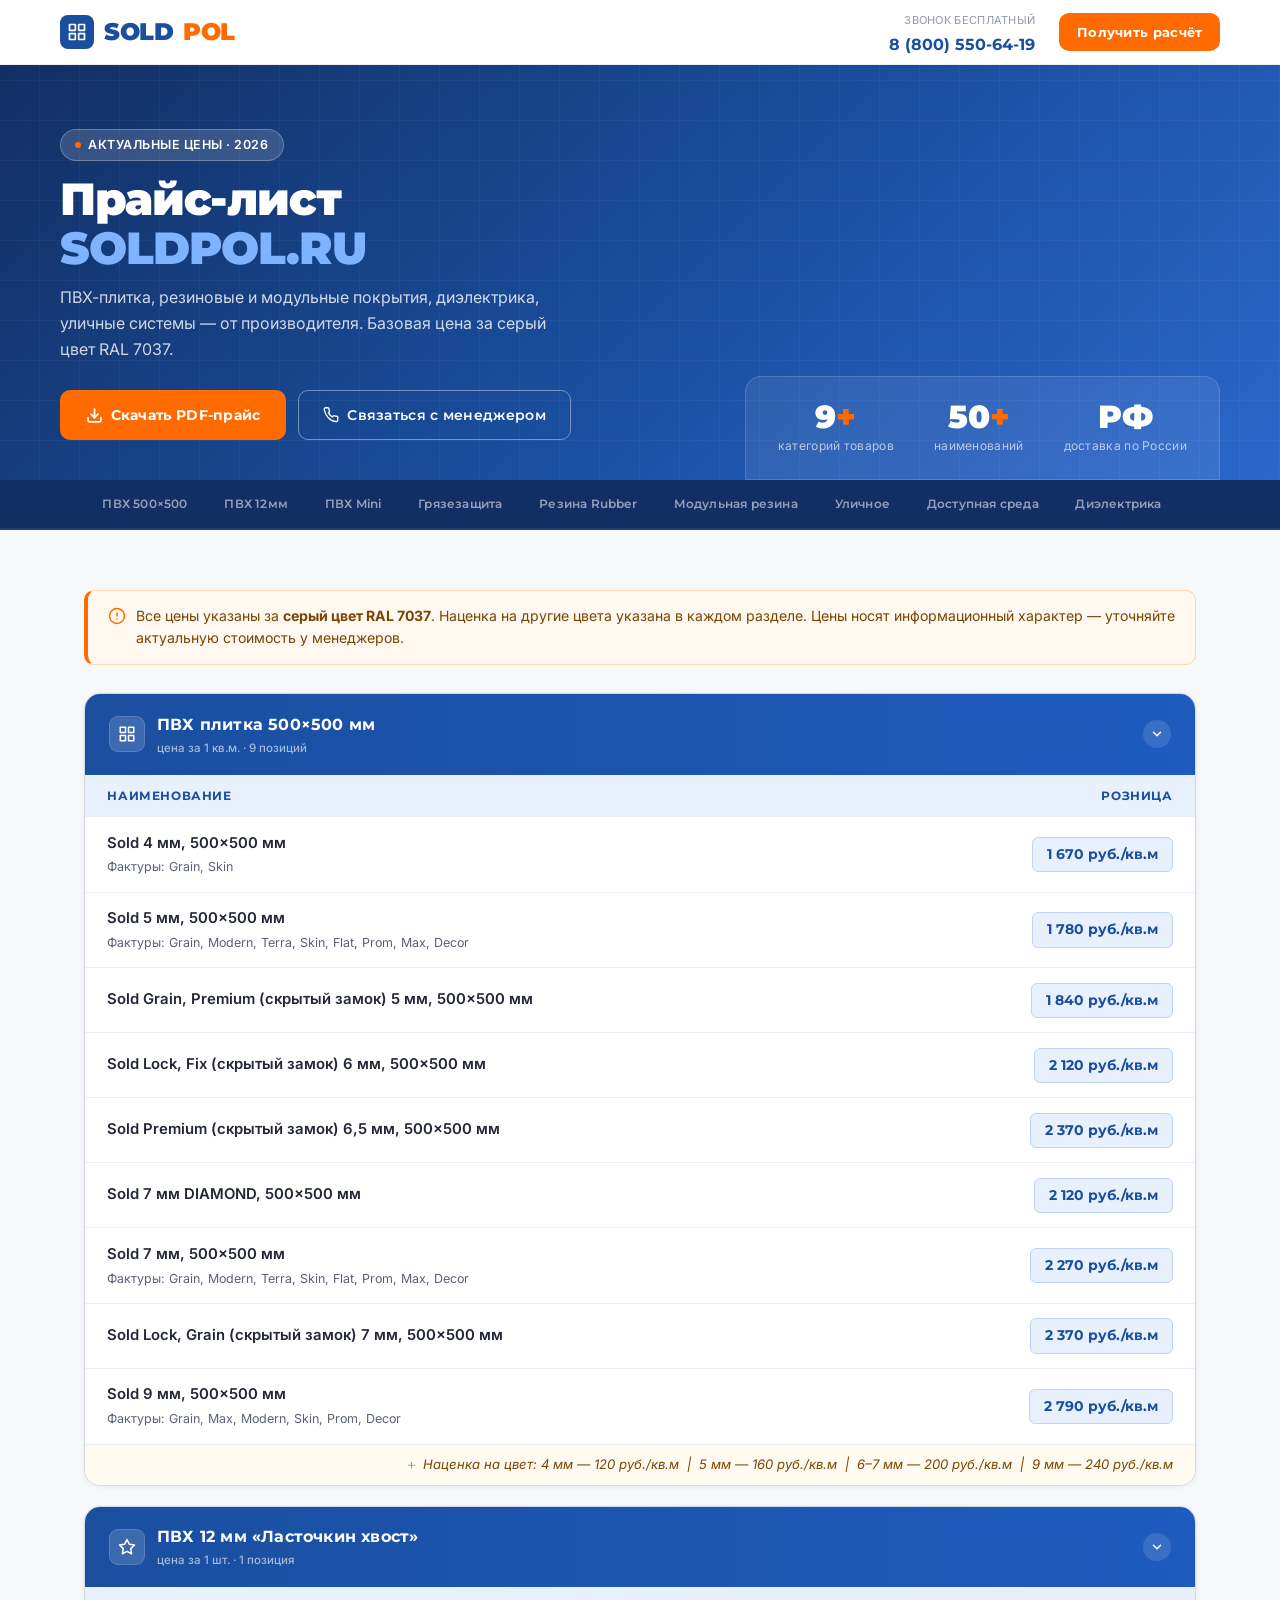
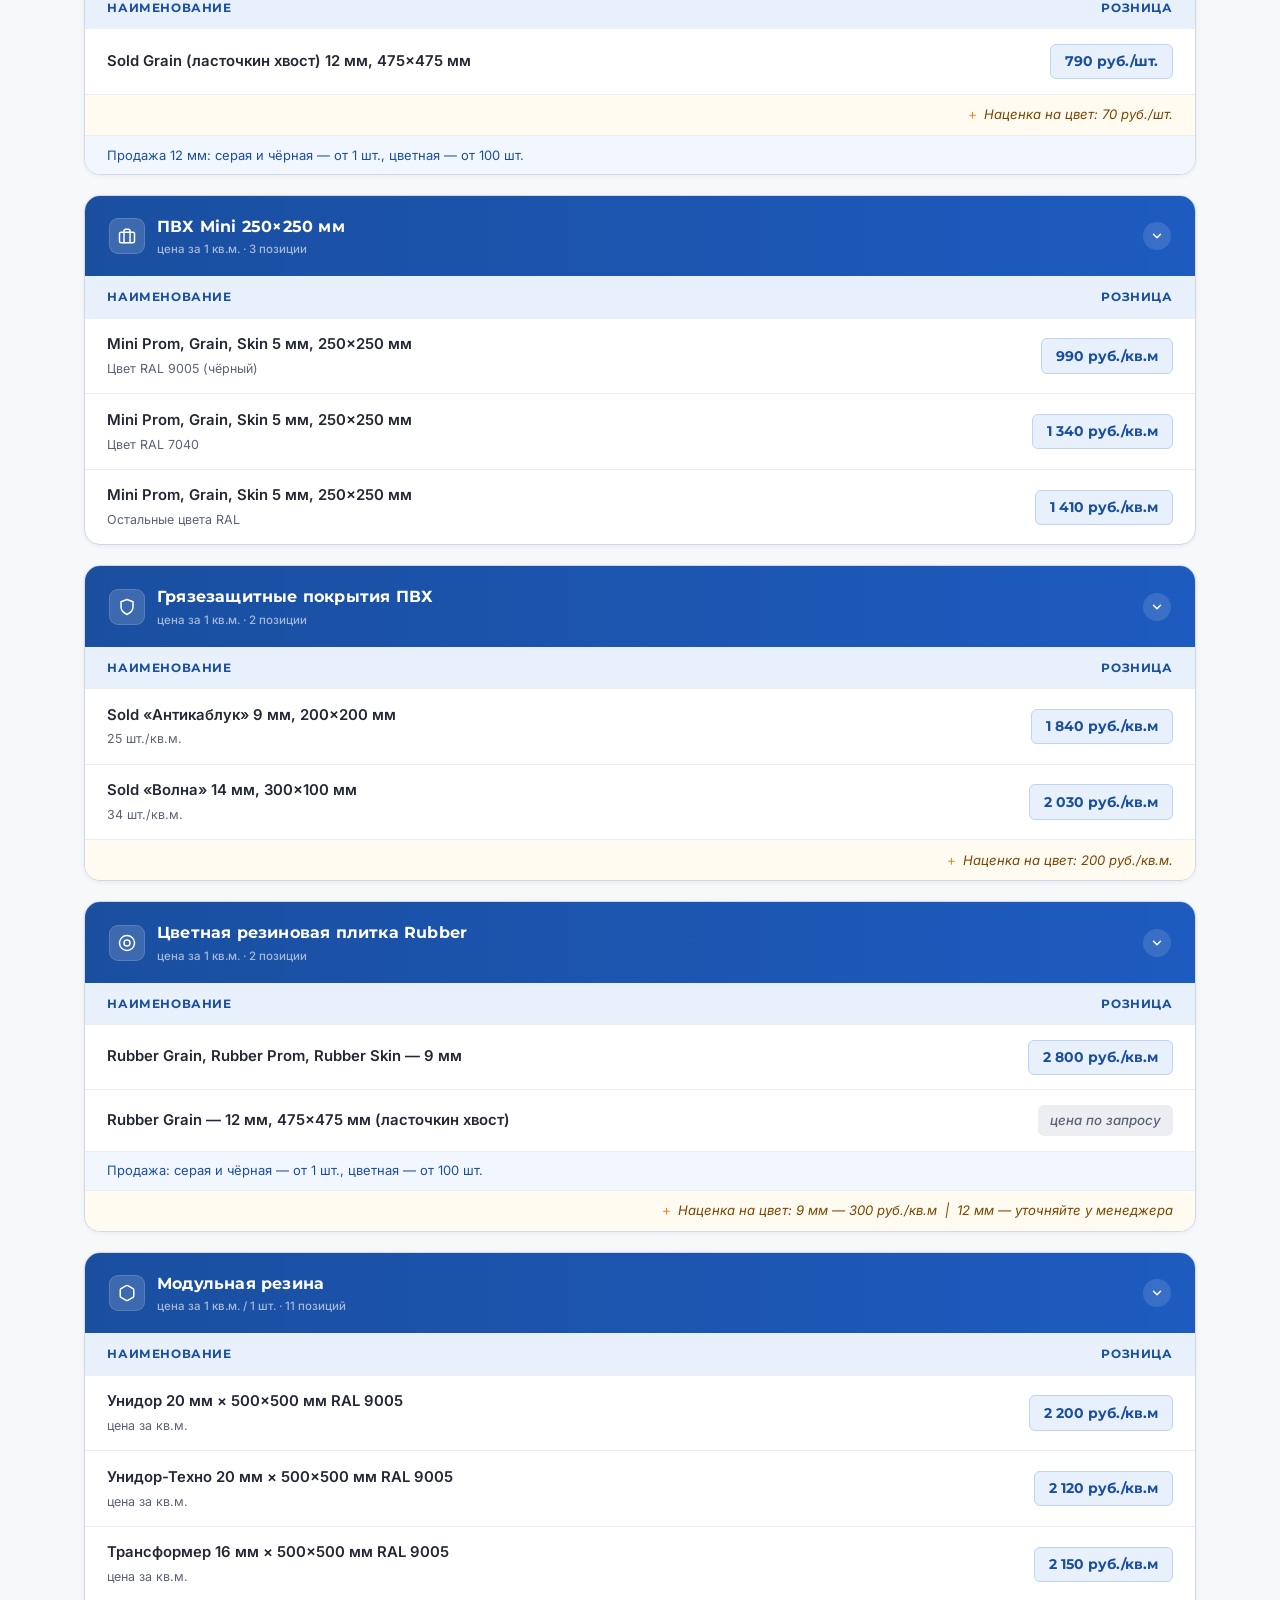
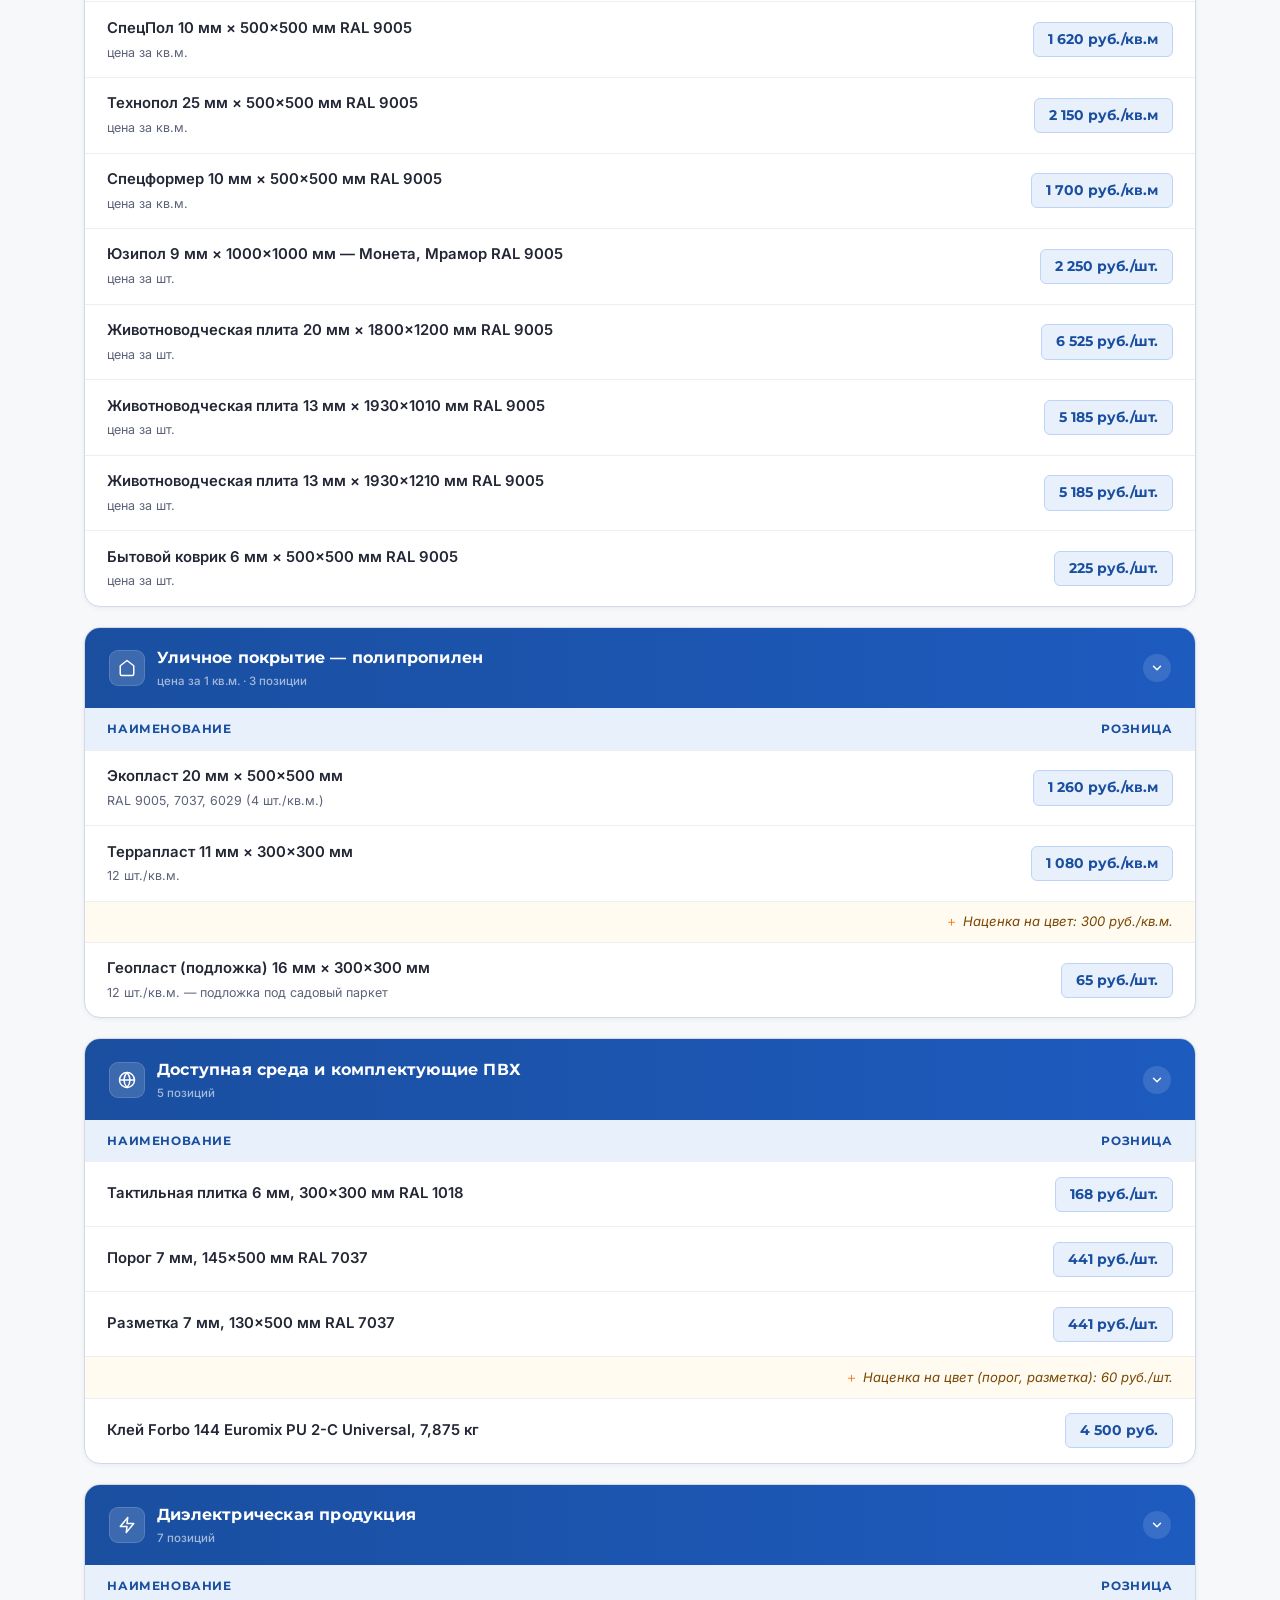
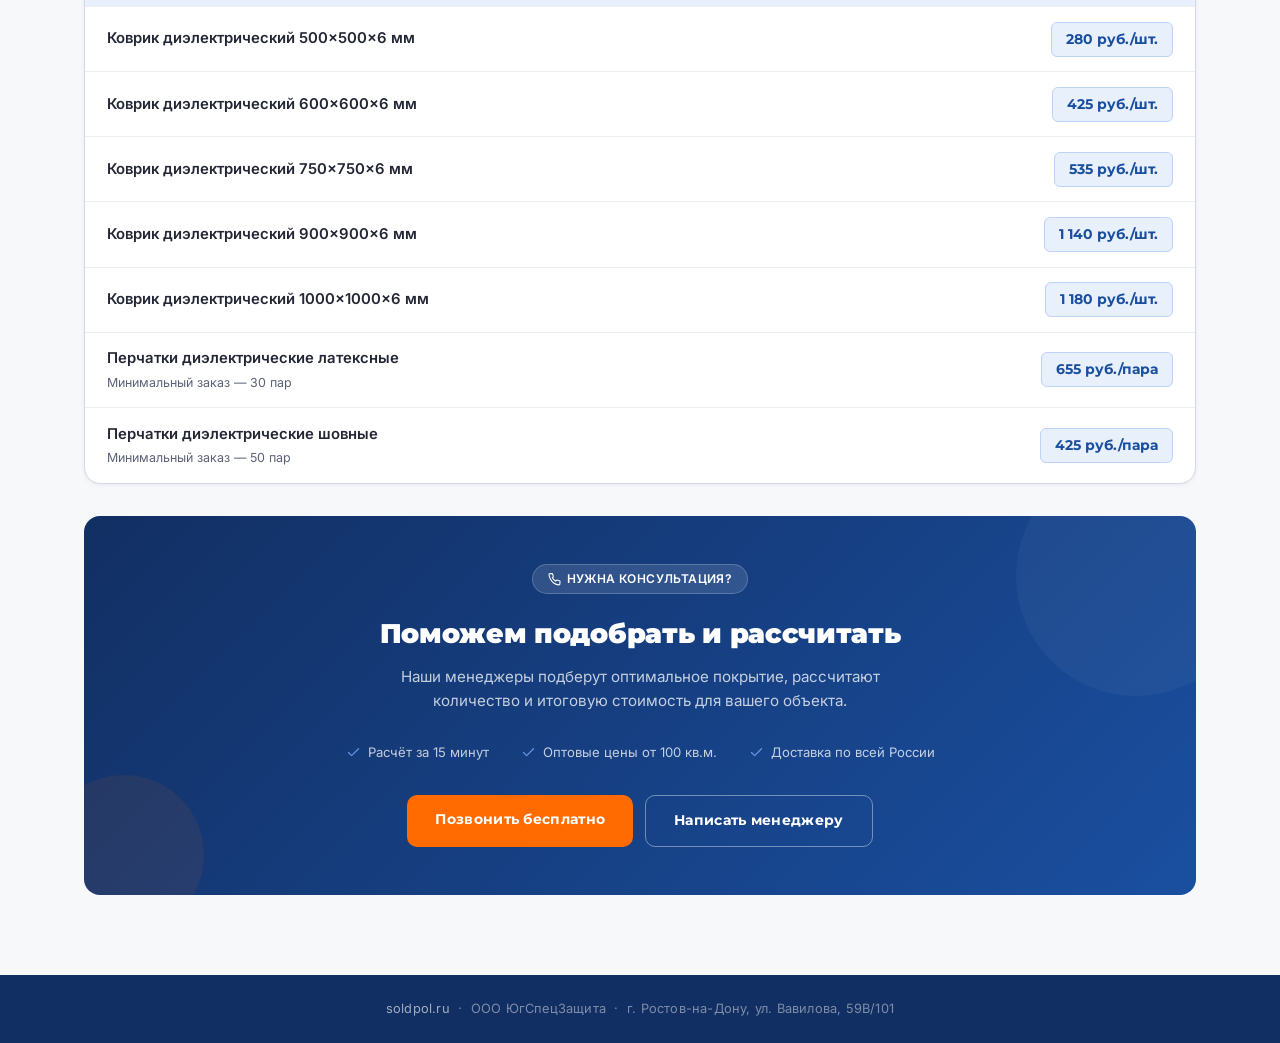
==== commit 00a5f1e0: "several files" ====
--- a/price_soldpol.html
+++ b/price_soldpol.html
@@ -5,406 +5,7 @@
 <meta name="viewport" content="width=device-width, initial-scale=1.0">
 <title>Прайс-лист — SOLDPOL.RU</title>
 <link href="https://fonts.googleapis.com/css2?family=Montserrat:wght@400;500;600;700;800;900&family=Inter:wght@400;500;600&display=swap" rel="stylesheet">
-<style>
-  *, *::before, *::after { box-sizing: border-box; margin: 0; padding: 0; }
-
-  :root {
-    --blue:        #1A4FA0;
-    --blue-mid:    #1E5BBF;
-    --blue-light:  #2B67CC;
-    --blue-pale:   #E8F0FB;
-    --blue-deep:   #122F63;
-    --accent:      #FF6B00;
-    --accent-soft: #FFF0E6;
-    --gray-50:     #F7F8FA;
-    --gray-100:    #ECEEF2;
-    --gray-200:    #D4D8E2;
-    --gray-400:    #9298AA;
-    --gray-600:    #5B6278;
-    --gray-800:    #232735;
-    --white:       #ffffff;
-    --radius:      10px;
-    --radius-lg:   16px;
-    --shadow-sm:   0 1px 4px rgba(26,79,160,.08);
-    --shadow-md:   0 4px 16px rgba(26,79,160,.12);
-  }
-
-  html { scroll-behavior: smooth; }
-
-  body {
-    font-family: 'Inter', sans-serif;
-    background: var(--gray-50);
-    color: var(--gray-800);
-    font-size: 15px;
-    line-height: 1.6;
-  }
-
-  /* ── HEADER ── */
-  header {
-    background: var(--white);
-    border-bottom: 1px solid var(--gray-100);
-    padding: 0 2rem;
-    position: sticky;
-    top: 0;
-    z-index: 200;
-    box-shadow: var(--shadow-sm);
-  }
-
-  .header-inner {
-    max-width: 1160px;
-    margin: 0 auto;
-    display: flex;
-    align-items: center;
-    justify-content: space-between;
-    height: 64px;
-    gap: 1.5rem;
-  }
-
-  .logo {
-    font-family: 'Montserrat', sans-serif;
-    font-weight: 900;
-    font-size: 1.5rem;
-    color: var(--blue);
-    letter-spacing: -0.5px;
-    text-decoration: none;
-    display: flex;
-    align-items: center;
-    gap: 10px;
-  }
-  .logo-icon {
-    width: 34px; height: 34px;
-    background: var(--blue);
-    border-radius: 8px;
-    display: flex; align-items: center; justify-content: center;
-  }
-  .logo-icon svg { width: 20px; height: 20px; }
-  .logo span { color: var(--accent); }
-
-  .header-right { display: flex; align-items: center; gap: 1.5rem; }
-  .header-contact { text-align: right; }
-  .header-contact-label { font-size: 11px; color: var(--gray-400); letter-spacing: .3px; text-transform: uppercase; }
-  .header-phone {
-    font-family: 'Montserrat', sans-serif;
-    font-weight: 700; font-size: 1rem;
-    color: var(--blue); display: block;
-    text-decoration: none; margin-top: 1px;
-  }
-  .header-cta {
-    background: var(--accent); color: white;
-    font-family: 'Montserrat', sans-serif; font-weight: 700; font-size: .82rem;
-    padding: .55rem 1.1rem; border-radius: var(--radius);
-    text-decoration: none; white-space: nowrap; letter-spacing: .3px;
-    transition: opacity .15s;
-  }
-  .header-cta:hover { opacity: .88; }
-
-  /* ── HERO ── */
-  .page-hero {
-    background: linear-gradient(135deg, var(--blue-deep) 0%, var(--blue) 55%, var(--blue-light) 100%);
-    color: white;
-    padding: 4rem 2rem 0;
-    position: relative;
-    overflow: hidden;
-  }
-  .hero-pattern {
-    position: absolute; inset: 0; pointer-events: none; opacity: .06;
-    background-image:
-      repeating-linear-gradient(0deg, transparent, transparent 39px, rgba(255,255,255,.6) 39px, rgba(255,255,255,.6) 40px),
-      repeating-linear-gradient(90deg, transparent, transparent 39px, rgba(255,255,255,.6) 39px, rgba(255,255,255,.6) 40px);
-  }
-  .hero-inner {
-    max-width: 1160px; margin: 0 auto; position: relative;
-    display: grid; grid-template-columns: 1fr auto; gap: 3rem; align-items: end;
-  }
-  .hero-eyebrow {
-    display: inline-flex; align-items: center; gap: 7px;
-    background: rgba(255,255,255,.15); border: 1px solid rgba(255,255,255,.25);
-    border-radius: 100px; padding: .3rem .9rem;
-    font-size: .78rem; font-weight: 600; letter-spacing: .5px;
-    text-transform: uppercase; margin-bottom: .9rem;
-  }
-  .hero-eyebrow::before {
-    content: ''; width: 6px; height: 6px; border-radius: 50%;
-    background: var(--accent); flex-shrink: 0;
-  }
-  .page-hero h1 {
-    font-family: 'Montserrat', sans-serif; font-weight: 900;
-    font-size: 2.8rem; line-height: 1.1; letter-spacing: -1px;
-    margin-bottom: .75rem;
-  }
-  .page-hero h1 em { color: #7FB3FF; font-style: normal; }
-  .hero-sub {
-    opacity: .8; font-size: 1rem; max-width: 520px; margin-bottom: 1.75rem; line-height: 1.6;
-  }
-  .hero-actions { display: flex; gap: .75rem; flex-wrap: wrap; margin-bottom: 2.5rem; }
-
-  .btn-download {
-    display: inline-flex; align-items: center; gap: 8px;
-    background: var(--accent); color: white;
-    font-family: 'Montserrat', sans-serif; font-weight: 700; font-size: .88rem;
-    padding: .8rem 1.6rem; border-radius: var(--radius);
-    text-decoration: none; transition: opacity .2s, transform .15s; letter-spacing: .3px;
-  }
-  .btn-download:hover { opacity: .92; transform: translateY(-1px); }
-  .btn-download svg { width: 17px; height: 17px; }
-
-  .btn-ghost {
-    display: inline-flex; align-items: center; gap: 8px;
-    border: 1.5px solid rgba(255,255,255,.4); color: white;
-    font-family: 'Montserrat', sans-serif; font-weight: 600; font-size: .88rem;
-    padding: .8rem 1.5rem; border-radius: var(--radius);
-    text-decoration: none; transition: background .2s; letter-spacing: .3px;
-  }
-  .btn-ghost:hover { background: rgba(255,255,255,.12); }
-
-  /* hero stats */
-  .hero-stats {
-    display: flex; gap: 2.5rem;
-    background: rgba(255,255,255,.08);
-    border: 1px solid rgba(255,255,255,.15);
-    border-radius: var(--radius-lg) var(--radius-lg) 0 0;
-    padding: 1.5rem 2rem; align-self: end;
-  }
-  .stat-item { text-align: center; }
-  .stat-num {
-    font-family: 'Montserrat', sans-serif; font-weight: 900;
-    font-size: 2rem; line-height: 1; color: white;
-  }
-  .stat-num span { color: var(--accent); }
-  .stat-label { font-size: .75rem; opacity: .65; margin-top: 3px; letter-spacing: .3px; }
-
-  /* ── NAV TABS ── */
-  .nav-tabs-wrapper {
-    background: var(--blue-deep);
-    border-bottom: 2px solid rgba(255,255,255,.08);
-    position: sticky; top: 64px; z-index: 150;
-  }
-  .nav-tabs {
-    max-width: 1160px; margin: 0 auto;
-    padding: 0 1.5rem;
-    display: flex; gap: 0; overflow-x: auto;
-    scrollbar-width: none;
-  }
-  .nav-tabs::-webkit-scrollbar { display: none; }
-  .nav-tab {
-    flex-shrink: 0;
-    padding: .85rem 1.15rem;
-    color: rgba(255,255,255,.55);
-    font-family: 'Montserrat', sans-serif; font-weight: 600;
-    font-size: .78rem; text-decoration: none;
-    border-bottom: 2px solid transparent; margin-bottom: -2px;
-    transition: color .15s, border-color .15s; white-space: nowrap;
-    letter-spacing: .2px;
-  }
-  .nav-tab:hover { color: rgba(255,255,255,.85); }
-  .nav-tab.active { color: white; border-color: var(--accent); }
-
-  /* ── MAIN ── */
-  .container { max-width: 1160px; margin: 0 auto; padding: 0 1.5rem; }
-  main { padding: 2rem 0 5rem; }
-
-  /* note bar */
-  .note-bar {
-    background: #FFF8F0; border: 1px solid #FFD8A8;
-    border-left: 4px solid var(--accent);
-    border-radius: var(--radius); padding: .9rem 1.25rem;
-    font-size: .88rem; color: #7A4500;
-    margin: 1.75rem 0 0; display: flex; gap: 10px; align-items: flex-start;
-  }
-  .note-bar svg { flex-shrink: 0; margin-top: 2px; color: var(--accent); }
-
-  /* sections */
-  .section {
-    background: var(--white);
-    border: 1px solid var(--gray-200);
-    border-radius: var(--radius-lg);
-    margin-bottom: 1.25rem;
-    overflow: hidden;
-    box-shadow: var(--shadow-sm);
-    transition: box-shadow .2s;
-  }
-  .section:hover { box-shadow: var(--shadow-md); }
-
-  .section-header {
-    background: linear-gradient(90deg, var(--blue) 0%, var(--blue-mid) 100%);
-    color: white; padding: 1.1rem 1.5rem;
-    display: flex; align-items: center; gap: 12px;
-    cursor: pointer; user-select: none;
-  }
-  .section-header-icon {
-    width: 36px; height: 36px;
-    background: rgba(255,255,255,.15); border-radius: 9px;
-    display: flex; align-items: center; justify-content: center; flex-shrink: 0;
-    border: 1px solid rgba(255,255,255,.15);
-  }
-  .section-header-icon svg { width: 18px; height: 18px; }
-  .section-header-title { flex: 1; }
-  .section-header h2 {
-    font-family: 'Montserrat', sans-serif; font-weight: 700;
-    font-size: 1rem; letter-spacing: .2px;
-  }
-  .section-count {
-    font-size: .72rem; opacity: .6; margin-top: 1px; font-weight: 500;
-  }
-  .section-toggle {
-    width: 28px; height: 28px;
-    background: rgba(255,255,255,.12); border-radius: 50%;
-    display: flex; align-items: center; justify-content: center;
-    transition: transform .25s, background .15s; flex-shrink: 0;
-  }
-  .section-toggle svg { width: 14px; height: 14px; }
-  .section.collapsed .section-toggle { transform: rotate(-90deg); }
-
-  .section-body { overflow: hidden; transition: max-height .35s cubic-bezier(.4,0,.2,1); }
-  .section.collapsed .section-body { max-height: 0 !important; }
-
-  table { width: 100%; border-collapse: collapse; }
-
-  thead tr {
-    background: var(--blue-pale);
-    font-size: .75rem; font-family: 'Montserrat', sans-serif;
-    font-weight: 700; text-transform: uppercase;
-    letter-spacing: .6px; color: var(--blue);
-  }
-  thead th { padding: .7rem 1.4rem; text-align: left; white-space: nowrap; }
-  thead th:last-child { text-align: right; }
-
-  tbody tr { border-top: 1px solid var(--gray-100); transition: background .12s; }
-  tbody tr:hover { background: #F4F7FD; }
-
-  tbody td { padding: .9rem 1.4rem; vertical-align: middle; }
-
-  .product-name { font-weight: 600; color: var(--gray-800); font-size: .93rem; }
-  .product-sub { font-size: .78rem; color: var(--gray-600); margin-top: 2px; }
-
-  .price-cell { text-align: right; white-space: nowrap; }
-
-  .price-badge {
-    display: inline-flex; align-items: center;
-    background: var(--blue-pale); color: var(--blue);
-    font-family: 'Montserrat', sans-serif; font-weight: 700; font-size: .9rem;
-    padding: .32rem .85rem; border-radius: 6px; border: 1px solid #BDD3F7;
-  }
-
-  .price-request {
-    display: inline-block; background: var(--gray-100); color: var(--gray-600);
-    font-size: .83rem; font-weight: 500; padding: .32rem .75rem;
-    border-radius: 6px; font-style: italic;
-  }
-
-  .surcharge-row td {
-    background: #FFFBF0; color: #7A4500;
-    font-size: .82rem; padding: .6rem 1.4rem;
-    border-top: 1px dashed #FFD8A8; font-style: italic;
-    display: table-cell;
-  }
-  .surcharge-row td::before {
-    content: '＋'; margin-right: .35em; color: var(--accent); font-style: normal;
-  }
-  .surcharge-row td:last-child { text-align: right; }
-
-  .note-row td {
-    background: #F2F7FF; color: var(--blue);
-    font-size: .81rem; padding: .55rem 1.4rem;
-    border-top: 1px dashed var(--blue-pale);
-  }
-
-  .col-name { width: 65%; }
-  .col-price { width: 35%; }
-
-  /* ── CONTACT CTA ── */
-  .contact-section {
-    background: linear-gradient(135deg, var(--blue-deep) 0%, var(--blue) 100%);
-    border-radius: var(--radius-lg); padding: 3rem 2.5rem;
-    text-align: center; margin-top: 2rem; color: white; position: relative; overflow: hidden;
-  }
-  .contact-section::before {
-    content: '';
-    position: absolute; top: -60px; right: -60px;
-    width: 240px; height: 240px; border-radius: 50%;
-    background: rgba(255,255,255,.04); pointer-events: none;
-  }
-  .contact-section::after {
-    content: '';
-    position: absolute; bottom: -40px; left: -40px;
-    width: 160px; height: 160px; border-radius: 50%;
-    background: rgba(255,107,0,.08); pointer-events: none;
-  }
-  .contact-badge {
-    display: inline-flex; align-items: center; gap: 6px;
-    background: rgba(255,255,255,.12); border: 1px solid rgba(255,255,255,.2);
-    border-radius: 100px; padding: .3rem .9rem; font-size: .75rem;
-    font-weight: 600; letter-spacing: .4px; text-transform: uppercase;
-    margin-bottom: 1.1rem;
-  }
-  .contact-section h3 {
-    font-family: 'Montserrat', sans-serif; font-weight: 900;
-    font-size: 1.7rem; margin-bottom: .6rem; letter-spacing: -.3px; position: relative;
-  }
-  .contact-section p {
-    opacity: .75; font-size: .95rem; margin-bottom: 1.75rem;
-    max-width: 480px; margin-left: auto; margin-right: auto; position: relative;
-  }
-  .contact-features {
-    display: flex; justify-content: center; gap: 2rem;
-    margin-bottom: 2rem; flex-wrap: wrap; position: relative;
-  }
-  .contact-feature {
-    display: flex; align-items: center; gap: 7px;
-    font-size: .82rem; opacity: .75;
-  }
-  .contact-feature svg { width: 15px; height: 15px; color: #7FB3FF; flex-shrink: 0; }
-  .contact-btns { display: flex; gap: .75rem; justify-content: center; flex-wrap: wrap; position: relative; }
-
-  .btn-primary {
-    background: var(--accent); color: white;
-    font-family: 'Montserrat', sans-serif; font-weight: 700; font-size: .9rem;
-    padding: .85rem 1.75rem; border-radius: var(--radius); text-decoration: none;
-    transition: opacity .2s, transform .15s; letter-spacing: .3px;
-  }
-  .btn-primary:hover { opacity: .9; transform: translateY(-1px); }
-
-  .btn-outline-white {
-    background: transparent; color: white;
-    border: 1.5px solid rgba(255,255,255,.4);
-    font-family: 'Montserrat', sans-serif; font-weight: 700; font-size: .9rem;
-    padding: .85rem 1.75rem; border-radius: var(--radius); text-decoration: none;
-    transition: background .2s; letter-spacing: .3px;
-  }
-  .btn-outline-white:hover { background: rgba(255,255,255,.1); }
-
-  /* ── FOOTER ── */
-  footer {
-    background: var(--blue-deep); color: rgba(255,255,255,.45);
-    text-align: center; padding: 1.5rem;
-    font-size: .8rem; letter-spacing: .2px;
-  }
-  footer a { color: rgba(255,255,255,.6); text-decoration: none; }
-  footer a:hover { color: white; }
-
-  /* ── RESPONSIVE ── */
-  @media (max-width: 860px) {
-    .hero-inner { grid-template-columns: 1fr; }
-    .hero-stats { border-radius: var(--radius-lg); margin-bottom: 1.5rem; justify-content: space-around; }
-    .page-hero h1 { font-size: 2rem; }
-  }
-  @media (max-width: 640px) {
-    .page-hero { padding: 2.5rem 1.25rem 0; }
-    .page-hero h1 { font-size: 1.65rem; }
-    thead th, tbody td { padding: .7rem .9rem; font-size: .83rem; }
-    .price-badge { font-size: .83rem; }
-    .header-cta { display: none; }
-    .logo-icon { display: none; }
-    .hero-stats { gap: 1.25rem; padding: 1.1rem 1.25rem; }
-    .stat-num { font-size: 1.5rem; }
-    .contact-section { padding: 2rem 1.25rem; }
-    .contact-section h3 { font-size: 1.3rem; }
-    .contact-features { gap: 1rem; }
-  }
-  @media (prefers-reduced-motion: reduce) {
-    *, *::before, *::after { transition: none !important; }
-  }
-</style>
+<link rel="stylesheet" href="price_soldpol.css">
 </head>
 <body>
 
@@ -432,7 +33,7 @@
   <div class="hero-pattern"></div>
   <div class="hero-inner">
     <div>
-      <div class="hero-eyebrow">Актуальные цены · 2025</div>
+      <div class="hero-eyebrow">Актуальные цены · 2026</div>
       <h1>Прайс-лист<br><em>SOLDPOL.RU</em></h1>
       <p class="hero-sub">ПВХ-плитка, резиновые и модульные покрытия, диэлектрика, уличные системы — от производителя. Базовая цена за серый цвет RAL 7037.</p>
       <div class="hero-actions">
@@ -867,46 +468,6 @@
   <a href="https://soldpol.ru/">soldpol.ru</a> &nbsp;·&nbsp; ООО ЮгСпецЗащита &nbsp;·&nbsp; г. Ростов-на-Дону, ул. Вавилова, 59В/101
 </footer>
 
-<script>
-  // Collapsible sections
-  function toggleSection(header) {
-    const section = header.closest('.section');
-    const body = section.querySelector('.section-body');
-    const isCollapsed = section.classList.contains('collapsed');
-    if (isCollapsed) {
-      section.classList.remove('collapsed');
-      body.style.maxHeight = body.scrollHeight + 'px';
-      setTimeout(() => { body.style.maxHeight = 'none'; }, 360);
-    } else {
-      body.style.maxHeight = body.scrollHeight + 'px';
-      requestAnimationFrame(() => {
-        section.classList.add('collapsed');
-      });
-    }
-  }
-
-  // Init max-heights
-  document.querySelectorAll('.section-body').forEach(b => {
-    b.style.maxHeight = 'none';
-  });
-
-  // Active nav tab on scroll
-  const tabs = document.querySelectorAll('.nav-tab');
-  const sections = document.querySelectorAll('.section[id]');
-  const tabOffset = 130;
-
-  function updateActiveTab() {
-    let current = '';
-    sections.forEach(sec => {
-      if (window.scrollY >= sec.offsetTop - tabOffset) {
-        current = sec.id;
-      }
-    });
-    tabs.forEach(tab => {
-      tab.classList.toggle('active', tab.getAttribute('href') === '#' + current);
-    });
-  }
-  window.addEventListener('scroll', updateActiveTab, { passive: true });
-</script>
+<script src="price_soldpol.js"></script>
 </body>
 </html>
--- a/price_soldpol.css
+++ b/price_soldpol.css
@@ -0,0 +1,398 @@
+*, *::before, *::after { box-sizing: border-box; margin: 0; padding: 0; }
+
+  :root {
+    --blue:        #1A4FA0;
+    --blue-mid:    #1E5BBF;
+    --blue-light:  #2B67CC;
+    --blue-pale:   #E8F0FB;
+    --blue-deep:   #122F63;
+    --accent:      #FF6B00;
+    --accent-soft: #FFF0E6;
+    --gray-50:     #F7F8FA;
+    --gray-100:    #ECEEF2;
+    --gray-200:    #D4D8E2;
+    --gray-400:    #9298AA;
+    --gray-600:    #5B6278;
+    --gray-800:    #232735;
+    --white:       #ffffff;
+    --radius:      10px;
+    --radius-lg:   16px;
+    --shadow-sm:   0 1px 4px rgba(26,79,160,.08);
+    --shadow-md:   0 4px 16px rgba(26,79,160,.12);
+  }
+
+  html { scroll-behavior: smooth; }
+
+  body {
+    font-family: 'Inter', sans-serif;
+    background: var(--gray-50);
+    color: var(--gray-800);
+    font-size: 15px;
+    line-height: 1.6;
+  }
+
+  /* ── HEADER ── */
+  header {
+    background: var(--white);
+    border-bottom: 1px solid var(--gray-100);
+    padding: 0 2rem;
+    position: sticky;
+    top: 0;
+    z-index: 200;
+    box-shadow: var(--shadow-sm);
+  }
+
+  .header-inner {
+    max-width: 1160px;
+    margin: 0 auto;
+    display: flex;
+    align-items: center;
+    justify-content: space-between;
+    height: 64px;
+    gap: 1.5rem;
+  }
+
+  .logo {
+    font-family: 'Montserrat', sans-serif;
+    font-weight: 900;
+    font-size: 1.5rem;
+    color: var(--blue);
+    letter-spacing: -0.5px;
+    text-decoration: none;
+    display: flex;
+    align-items: center;
+    gap: 10px;
+  }
+  .logo-icon {
+    width: 34px; height: 34px;
+    background: var(--blue);
+    border-radius: 8px;
+    display: flex; align-items: center; justify-content: center;
+  }
+  .logo-icon svg { width: 20px; height: 20px; }
+  .logo span { color: var(--accent); }
+
+  .header-right { display: flex; align-items: center; gap: 1.5rem; }
+  .header-contact { text-align: right; }
+  .header-contact-label { font-size: 11px; color: var(--gray-400); letter-spacing: .3px; text-transform: uppercase; }
+  .header-phone {
+    font-family: 'Montserrat', sans-serif;
+    font-weight: 700; font-size: 1rem;
+    color: var(--blue); display: block;
+    text-decoration: none; margin-top: 1px;
+  }
+  .header-cta {
+    background: var(--accent); color: white;
+    font-family: 'Montserrat', sans-serif; font-weight: 700; font-size: .82rem;
+    padding: .55rem 1.1rem; border-radius: var(--radius);
+    text-decoration: none; white-space: nowrap; letter-spacing: .3px;
+    transition: opacity .15s;
+  }
+  .header-cta:hover { opacity: .88; }
+
+  /* ── HERO ── */
+  .page-hero {
+    background: linear-gradient(135deg, var(--blue-deep) 0%, var(--blue) 55%, var(--blue-light) 100%);
+    color: white;
+    padding: 4rem 2rem 0;
+    position: relative;
+    overflow: hidden;
+  }
+  .hero-pattern {
+    position: absolute; inset: 0; pointer-events: none; opacity: .06;
+    background-image:
+      repeating-linear-gradient(0deg, transparent, transparent 39px, rgba(255,255,255,.6) 39px, rgba(255,255,255,.6) 40px),
+      repeating-linear-gradient(90deg, transparent, transparent 39px, rgba(255,255,255,.6) 39px, rgba(255,255,255,.6) 40px);
+  }
+  .hero-inner {
+    max-width: 1160px; margin: 0 auto; position: relative;
+    display: grid; grid-template-columns: 1fr auto; gap: 3rem; align-items: end;
+  }
+  .hero-eyebrow {
+    display: inline-flex; align-items: center; gap: 7px;
+    background: rgba(255,255,255,.15); border: 1px solid rgba(255,255,255,.25);
+    border-radius: 100px; padding: .3rem .9rem;
+    font-size: .78rem; font-weight: 600; letter-spacing: .5px;
+    text-transform: uppercase; margin-bottom: .9rem;
+  }
+  .hero-eyebrow::before {
+    content: ''; width: 6px; height: 6px; border-radius: 50%;
+    background: var(--accent); flex-shrink: 0;
+  }
+  .page-hero h1 {
+    font-family: 'Montserrat', sans-serif; font-weight: 900;
+    font-size: 2.8rem; line-height: 1.1; letter-spacing: -1px;
+    margin-bottom: .75rem;
+  }
+  .page-hero h1 em { color: #7FB3FF; font-style: normal; }
+  .hero-sub {
+    opacity: .8; font-size: 1rem; max-width: 520px; margin-bottom: 1.75rem; line-height: 1.6;
+  }
+  .hero-actions { display: flex; gap: .75rem; flex-wrap: wrap; margin-bottom: 2.5rem; }
+
+  .btn-download {
+    display: inline-flex; align-items: center; gap: 8px;
+    background: var(--accent); color: white;
+    font-family: 'Montserrat', sans-serif; font-weight: 700; font-size: .88rem;
+    padding: .8rem 1.6rem; border-radius: var(--radius);
+    text-decoration: none; transition: opacity .2s, transform .15s; letter-spacing: .3px;
+  }
+  .btn-download:hover { opacity: .92; transform: translateY(-1px); }
+  .btn-download svg { width: 17px; height: 17px; }
+
+  .btn-ghost {
+    display: inline-flex; align-items: center; gap: 8px;
+    border: 1.5px solid rgba(255,255,255,.4); color: white;
+    font-family: 'Montserrat', sans-serif; font-weight: 600; font-size: .88rem;
+    padding: .8rem 1.5rem; border-radius: var(--radius);
+    text-decoration: none; transition: background .2s; letter-spacing: .3px;
+  }
+  .btn-ghost:hover { background: rgba(255,255,255,.12); }
+
+  /* hero stats */
+  .hero-stats {
+    display: flex; gap: 2.5rem;
+    background: rgba(255,255,255,.08);
+    border: 1px solid rgba(255,255,255,.15);
+    border-radius: var(--radius-lg) var(--radius-lg) 0 0;
+    padding: 1.5rem 2rem; align-self: end;
+  }
+  .stat-item { text-align: center; }
+  .stat-num {
+    font-family: 'Montserrat', sans-serif; font-weight: 900;
+    font-size: 2rem; line-height: 1; color: white;
+  }
+  .stat-num span { color: var(--accent); }
+  .stat-label { font-size: .75rem; opacity: .65; margin-top: 3px; letter-spacing: .3px; }
+
+  /* ── NAV TABS ── */
+  .nav-tabs-wrapper {
+    background: var(--blue-deep);
+    border-bottom: 2px solid rgba(255,255,255,.08);
+    position: sticky; top: 64px; z-index: 150;
+  }
+  .nav-tabs {
+    max-width: 1160px; margin: 0 auto;
+    padding: 0 1.5rem;
+    display: flex; gap: 0; overflow-x: auto;
+    scrollbar-width: none;
+  }
+  .nav-tabs::-webkit-scrollbar { display: none; }
+  .nav-tab {
+    flex-shrink: 0;
+    padding: .85rem 1.15rem;
+    color: rgba(255,255,255,.55);
+    font-family: 'Montserrat', sans-serif; font-weight: 600;
+    font-size: .78rem; text-decoration: none;
+    border-bottom: 2px solid transparent; margin-bottom: -2px;
+    transition: color .15s, border-color .15s; white-space: nowrap;
+    letter-spacing: .2px;
+  }
+  .nav-tab:hover { color: rgba(255,255,255,.85); }
+  .nav-tab.active { color: white; border-color: var(--accent); }
+
+  /* ── MAIN ── */
+  .container { max-width: 1160px; margin: 0 auto; padding: 0 1.5rem; }
+  main { padding: 2rem 0 5rem; }
+
+  /* note bar */
+  .note-bar {
+    background: #FFF8F0; border: 1px solid #FFD8A8;
+    border-left: 4px solid var(--accent);
+    border-radius: var(--radius); padding: .9rem 1.25rem;
+    font-size: .88rem; color: #7A4500;
+    margin: 1.75rem 0 0; display: flex; gap: 10px; align-items: flex-start;
+  }
+  .note-bar svg { flex-shrink: 0; margin-top: 2px; color: var(--accent); }
+
+  /* sections */
+  .section {
+    background: var(--white);
+    border: 1px solid var(--gray-200);
+    border-radius: var(--radius-lg);
+    margin-bottom: 1.25rem;
+    overflow: hidden;
+    box-shadow: var(--shadow-sm);
+    transition: box-shadow .2s;
+  }
+  .section:hover { box-shadow: var(--shadow-md); }
+
+  .section-header {
+    background: linear-gradient(90deg, var(--blue) 0%, var(--blue-mid) 100%);
+    color: white; padding: 1.1rem 1.5rem;
+    display: flex; align-items: center; gap: 12px;
+    cursor: pointer; user-select: none;
+  }
+  .section-header-icon {
+    width: 36px; height: 36px;
+    background: rgba(255,255,255,.15); border-radius: 9px;
+    display: flex; align-items: center; justify-content: center; flex-shrink: 0;
+    border: 1px solid rgba(255,255,255,.15);
+  }
+  .section-header-icon svg { width: 18px; height: 18px; }
+  .section-header-title { flex: 1; }
+  .section-header h2 {
+    font-family: 'Montserrat', sans-serif; font-weight: 700;
+    font-size: 1rem; letter-spacing: .2px;
+  }
+  .section-count {
+    font-size: .72rem; opacity: .6; margin-top: 1px; font-weight: 500;
+  }
+  .section-toggle {
+    width: 28px; height: 28px;
+    background: rgba(255,255,255,.12); border-radius: 50%;
+    display: flex; align-items: center; justify-content: center;
+    transition: transform .25s, background .15s; flex-shrink: 0;
+  }
+  .section-toggle svg { width: 14px; height: 14px; }
+  .section.collapsed .section-toggle { transform: rotate(-90deg); }
+
+  .section-body { overflow: hidden; transition: max-height .35s cubic-bezier(.4,0,.2,1); }
+  .section.collapsed .section-body { max-height: 0 !important; }
+
+  table { width: 100%; border-collapse: collapse; }
+
+  thead tr {
+    background: var(--blue-pale);
+    font-size: .75rem; font-family: 'Montserrat', sans-serif;
+    font-weight: 700; text-transform: uppercase;
+    letter-spacing: .6px; color: var(--blue);
+  }
+  thead th { padding: .7rem 1.4rem; text-align: left; white-space: nowrap; }
+  thead th:last-child { text-align: right; }
+
+  tbody tr { border-top: 1px solid var(--gray-100); transition: background .12s; }
+  tbody tr:hover { background: #F4F7FD; }
+
+  tbody td { padding: .9rem 1.4rem; vertical-align: middle; }
+
+  .product-name { font-weight: 600; color: var(--gray-800); font-size: .93rem; }
+  .product-sub { font-size: .78rem; color: var(--gray-600); margin-top: 2px; }
+
+  .price-cell { text-align: right; white-space: nowrap; }
+
+  .price-badge {
+    display: inline-flex; align-items: center;
+    background: var(--blue-pale); color: var(--blue);
+    font-family: 'Montserrat', sans-serif; font-weight: 700; font-size: .9rem;
+    padding: .32rem .85rem; border-radius: 6px; border: 1px solid #BDD3F7;
+  }
+
+  .price-request {
+    display: inline-block; background: var(--gray-100); color: var(--gray-600);
+    font-size: .83rem; font-weight: 500; padding: .32rem .75rem;
+    border-radius: 6px; font-style: italic;
+  }
+
+  .surcharge-row td {
+    background: #FFFBF0; color: #7A4500;
+    font-size: .82rem; padding: .6rem 1.4rem;
+    border-top: 1px dashed #FFD8A8; font-style: italic;
+    display: table-cell;
+  }
+  .surcharge-row td::before {
+    content: '＋'; margin-right: .35em; color: var(--accent); font-style: normal;
+  }
+  .surcharge-row td:last-child { text-align: right; }
+
+  .note-row td {
+    background: #F2F7FF; color: var(--blue);
+    font-size: .81rem; padding: .55rem 1.4rem;
+    border-top: 1px dashed var(--blue-pale);
+  }
+
+  .col-name { width: 65%; }
+  .col-price { width: 35%; }
+
+  /* ── CONTACT CTA ── */
+  .contact-section {
+    background: linear-gradient(135deg, var(--blue-deep) 0%, var(--blue) 100%);
+    border-radius: var(--radius-lg); padding: 3rem 2.5rem;
+    text-align: center; margin-top: 2rem; color: white; position: relative; overflow: hidden;
+  }
+  .contact-section::before {
+    content: '';
+    position: absolute; top: -60px; right: -60px;
+    width: 240px; height: 240px; border-radius: 50%;
+    background: rgba(255,255,255,.04); pointer-events: none;
+  }
+  .contact-section::after {
+    content: '';
+    position: absolute; bottom: -40px; left: -40px;
+    width: 160px; height: 160px; border-radius: 50%;
+    background: rgba(255,107,0,.08); pointer-events: none;
+  }
+  .contact-badge {
+    display: inline-flex; align-items: center; gap: 6px;
+    background: rgba(255,255,255,.12); border: 1px solid rgba(255,255,255,.2);
+    border-radius: 100px; padding: .3rem .9rem; font-size: .75rem;
+    font-weight: 600; letter-spacing: .4px; text-transform: uppercase;
+    margin-bottom: 1.1rem;
+  }
+  .contact-section h3 {
+    font-family: 'Montserrat', sans-serif; font-weight: 900;
+    font-size: 1.7rem; margin-bottom: .6rem; letter-spacing: -.3px; position: relative;
+  }
+  .contact-section p {
+    opacity: .75; font-size: .95rem; margin-bottom: 1.75rem;
+    max-width: 480px; margin-left: auto; margin-right: auto; position: relative;
+  }
+  .contact-features {
+    display: flex; justify-content: center; gap: 2rem;
+    margin-bottom: 2rem; flex-wrap: wrap; position: relative;
+  }
+  .contact-feature {
+    display: flex; align-items: center; gap: 7px;
+    font-size: .82rem; opacity: .75;
+  }
+  .contact-feature svg { width: 15px; height: 15px; color: #7FB3FF; flex-shrink: 0; }
+  .contact-btns { display: flex; gap: .75rem; justify-content: center; flex-wrap: wrap; position: relative; }
+
+  .btn-primary {
+    background: var(--accent); color: white;
+    font-family: 'Montserrat', sans-serif; font-weight: 700; font-size: .9rem;
+    padding: .85rem 1.75rem; border-radius: var(--radius); text-decoration: none;
+    transition: opacity .2s, transform .15s; letter-spacing: .3px;
+  }
+  .btn-primary:hover { opacity: .9; transform: translateY(-1px); }
+
+  .btn-outline-white {
+    background: transparent; color: white;
+    border: 1.5px solid rgba(255,255,255,.4);
+    font-family: 'Montserrat', sans-serif; font-weight: 700; font-size: .9rem;
+    padding: .85rem 1.75rem; border-radius: var(--radius); text-decoration: none;
+    transition: background .2s; letter-spacing: .3px;
+  }
+  .btn-outline-white:hover { background: rgba(255,255,255,.1); }
+
+  /* ── FOOTER ── */
+  footer {
+    background: var(--blue-deep); color: rgba(255,255,255,.45);
+    text-align: center; padding: 1.5rem;
+    font-size: .8rem; letter-spacing: .2px;
+  }
+  footer a { color: rgba(255,255,255,.6); text-decoration: none; }
+  footer a:hover { color: white; }
+
+  /* ── RESPONSIVE ── */
+  @media (max-width: 860px) {
+    .hero-inner { grid-template-columns: 1fr; }
+    .hero-stats { border-radius: var(--radius-lg); margin-bottom: 1.5rem; justify-content: space-around; }
+    .page-hero h1 { font-size: 2rem; }
+  }
+  @media (max-width: 640px) {
+    .page-hero { padding: 2.5rem 1.25rem 0; }
+    .page-hero h1 { font-size: 1.65rem; }
+    thead th, tbody td { padding: .7rem .9rem; font-size: .83rem; }
+    .price-badge { font-size: .83rem; }
+    .header-cta { display: none; }
+    .logo-icon { display: none; }
+    .hero-stats { gap: 1.25rem; padding: 1.1rem 1.25rem; }
+    .stat-num { font-size: 1.5rem; }
+    .contact-section { padding: 2rem 1.25rem; }
+    .contact-section h3 { font-size: 1.3rem; }
+    .contact-features { gap: 1rem; }
+  }
+  @media (prefers-reduced-motion: reduce) {
+    *, *::before, *::after { transition: none !important; }
+  }
